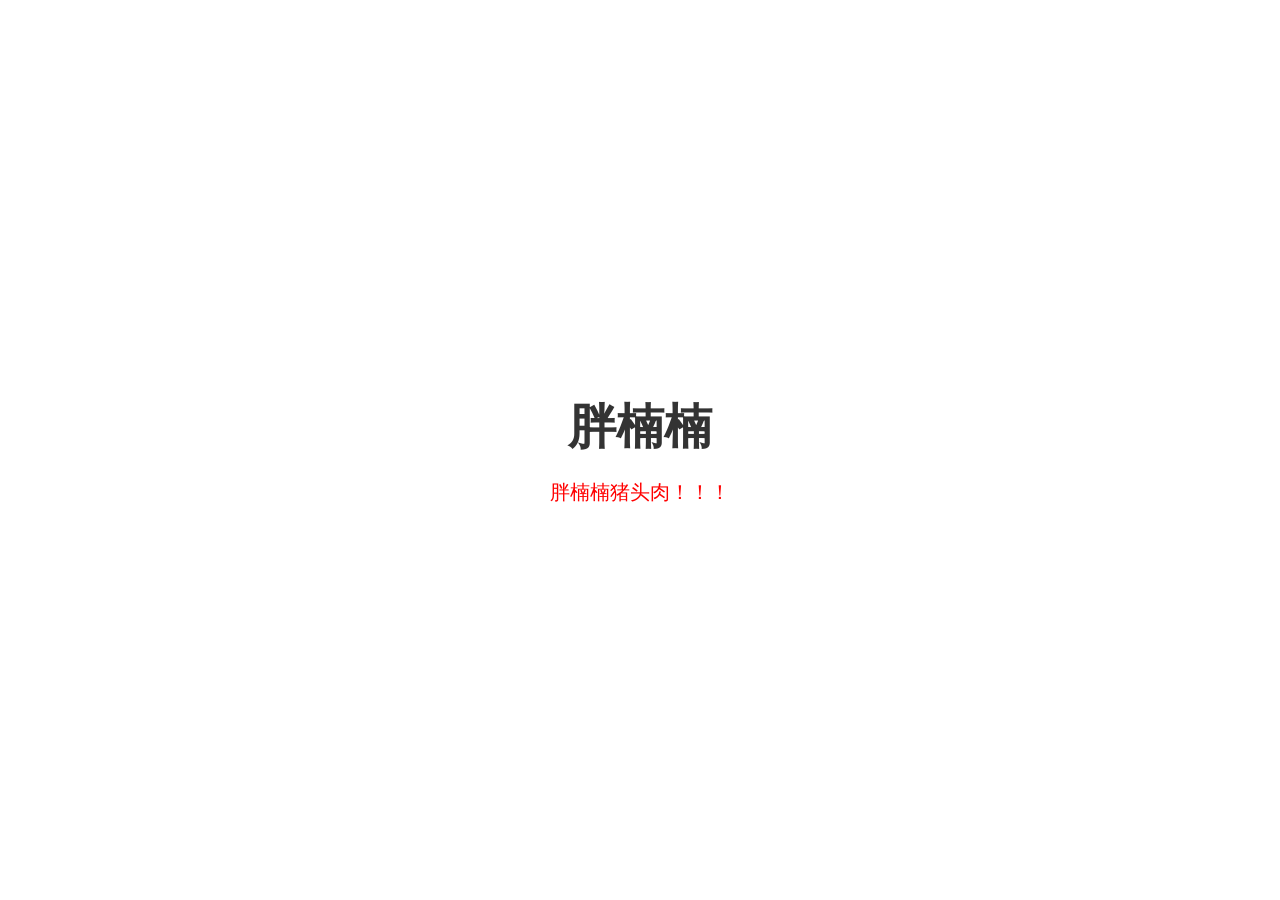
==== index.html @ 30e9590b "Update index.html" ====
<!DOCTYPE html>
<html lang="en">
<head>
    <meta charset="UTF-8">
    <meta name="viewport" content="width=device-width, initial-scale=1.0">
    <title>胖楠楠</title>
    <style>
        /* 页面样式 */
        body {
            font-family: Arial, sans-serif;
            margin: 0;
            padding: 0;
            background-color: #fff;
            color: #333;
            display: flex;
            justify-content: center;
            align-items: center;
            height: 100vh;
            flex-direction: column;
        }

        .container {
            text-align: center;
        }

        h1 {
            font-size: 48px;
            font-weight: bold;
            margin: 20px 0;
        }

        p {
            font-size: 20px;
            color: #FF0000; /* 红色字体 */
        }

        footer {
            margin-top: 50px;
            font-size: 14px;
            color: #999;
        }
    </style>
</head>
<body>

    <div class="container">
        <h1>胖楠楠</h1>
        <p>胖楠楠猪头肉！！！</p>
    </div>

</body>
</html>
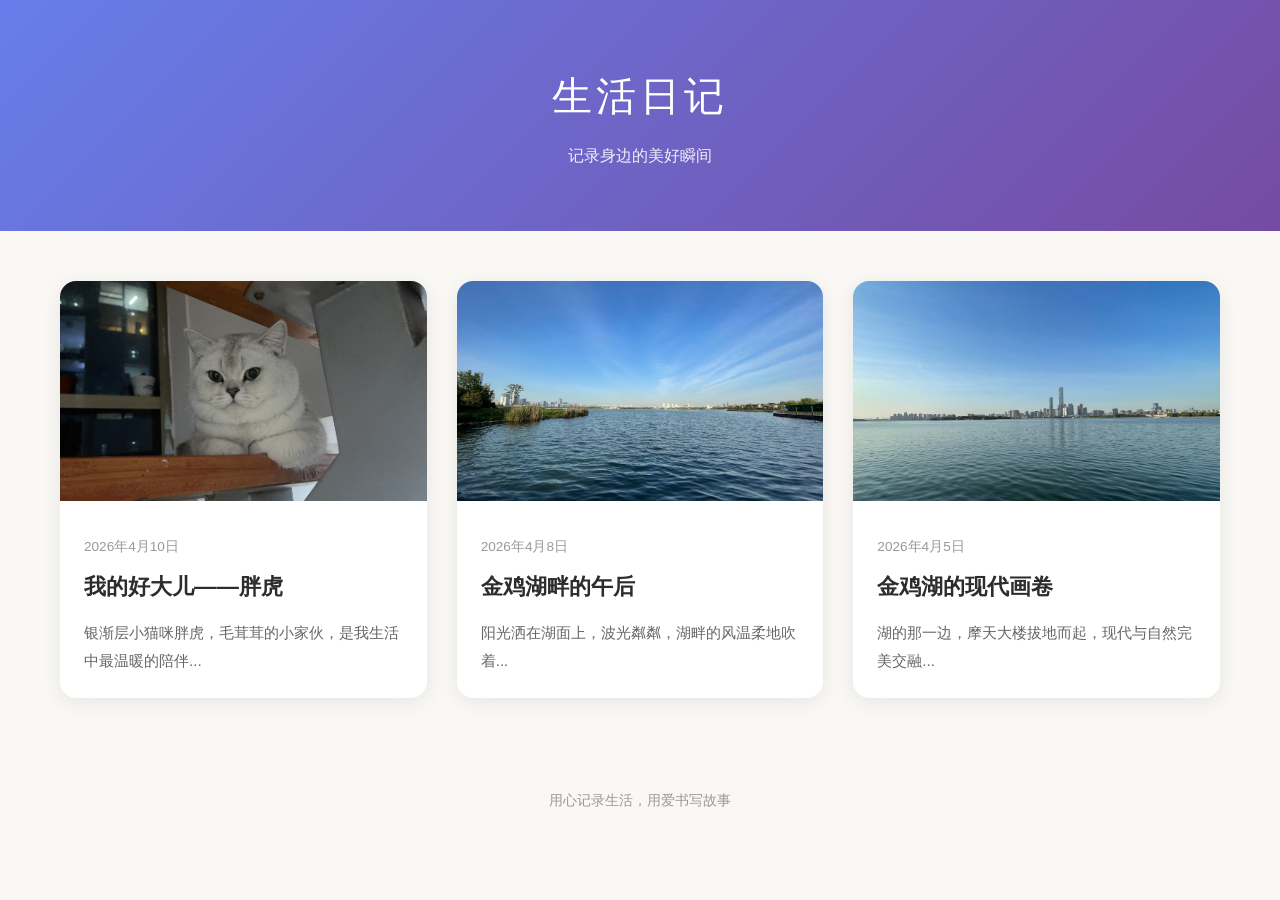
==== commit ea22619b: "update" ====
--- a/index.html
+++ b/index.html
@@ -1,53 +1,61 @@
 <!DOCTYPE html>
-<html lang="en">
+<html lang="zh-CN">
 <head>
     <meta charset="UTF-8">
     <meta name="viewport" content="width=device-width, initial-scale=1.0">
-    <title>胖楠楠</title>
-    <style>
-        /* 页面样式 */
-        body {
-            font-family: Arial, sans-serif;
-            margin: 0;
-            padding: 0;
-            background-color: #fff;
-            color: #333;
-            display: flex;
-            justify-content: center;
-            align-items: center;
-            height: 100vh;
-            flex-direction: column;
+    <title>生活日记</title>
+    <link rel="stylesheet" href="css/style.css">
+</head>
+<body>
+    <header>
+        <div class="container">
+            <h1>生活日记</h1>
+            <p>记录身边的美好瞬间</p>
+        </div>
+    </header>
+
+    <main class="container">
+        <div class="diary-grid" id="diaryGrid"></div>
+    </main>
+
+    <footer>
+        <div class="container">
+            <p>用心记录生活，用爱书写故事</p>
+        </div>
+    </footer>
+
+    <script src="js/main.js"></script>
+    <script>
+        function renderDiaryCard(diary) {
+            const card = document.createElement('div');
+            card.className = 'diary-card';
+            card.onclick = () => window.location.href = `diary.html?id=${diary.id}`;
+
+            const coverHtml = diary.cover 
+                ? `<img src="${diary.cover}" alt="${diary.title}" class="diary-card-cover" onerror="this.outerHTML='<div class=placeholder-cover>暂无封面图片</div>'">`
+                : `<div class="placeholder-cover">暂无封面图片</div>`;
+
+            card.innerHTML = `
+                ${coverHtml}
+                <div class="diary-card-content">
+                    <div class="diary-card-date">${formatDate(diary.date)}</div>
+                    <h2 class="diary-card-title">${diary.title}</h2>
+                    <p class="diary-card-summary">${diary.summary}</p>
+                </div>
+            `;
+            return card;
         }
 
-        .container {
-            text-align: center;
+        function loadDiaries() {
+            const grid = document.getElementById('diaryGrid');
+            const diaries = getAllDiaries();
+            
+            diaries.forEach(diary => {
+                grid.appendChild(renderDiaryCard(diary));
+            });
         }
 
-        h1 {
-            font-size: 48px;
-            font-weight: bold;
-            margin: 20px 0;
-        }
-
-        p {
-            font-size: 20px;
-            color: #FF0000; /* 红色字体 */
-        }
-
-        footer {
-            margin-top: 50px;
-            font-size: 14px;
-            color: #999;
-        }
-    </style>
-</head>
-<body>
-
-    <div class="container">
-        <h1>胖楠楠</h1>
-        <p>胖楠楠猪头肉！！！</p>
-    </div>
-
+        loadDiaries();
+    </script>
 </body>
 </html>
-
--- a/css/style.css
+++ b/css/style.css
@@ -0,0 +1,210 @@
+* {
+    margin: 0;
+    padding: 0;
+    box-sizing: border-box;
+}
+
+body {
+    font-family: 'Segoe UI', 'PingFang SC', 'Microsoft YaHei', sans-serif;
+    background-color: #faf8f5;
+    color: #333;
+    line-height: 1.8;
+}
+
+.container {
+    max-width: 1200px;
+    margin: 0 auto;
+    padding: 0 20px;
+}
+
+header {
+    background: linear-gradient(135deg, #667eea 0%, #764ba2 100%);
+    color: white;
+    padding: 60px 0;
+    text-align: center;
+}
+
+header h1 {
+    font-size: 2.5rem;
+    font-weight: 300;
+    letter-spacing: 4px;
+    margin-bottom: 10px;
+}
+
+header p {
+    font-size: 1rem;
+    opacity: 0.9;
+}
+
+.diary-grid {
+    display: grid;
+    grid-template-columns: repeat(auto-fill, minmax(320px, 1fr));
+    gap: 30px;
+    padding: 50px 0;
+}
+
+.diary-card {
+    background: white;
+    border-radius: 16px;
+    overflow: hidden;
+    box-shadow: 0 4px 20px rgba(0,0,0,0.08);
+    transition: transform 0.3s, box-shadow 0.3s;
+    cursor: pointer;
+}
+
+.diary-card:hover {
+    transform: translateY(-8px);
+    box-shadow: 0 12px 40px rgba(0,0,0,0.15);
+}
+
+.diary-card-cover {
+    width: 100%;
+    height: 220px;
+    object-fit: cover;
+    background: linear-gradient(135deg, #e8e8e8 0%, #f5f5f5 100%);
+}
+
+.diary-card-content {
+    padding: 24px;
+}
+
+.diary-card-date {
+    font-size: 0.85rem;
+    color: #999;
+    margin-bottom: 8px;
+}
+
+.diary-card-title {
+    font-size: 1.4rem;
+    margin-bottom: 12px;
+    color: #2c2c2c;
+}
+
+.diary-card-summary {
+    font-size: 0.95rem;
+    color: #666;
+    display: -webkit-box;
+    -webkit-line-clamp: 2;
+    -webkit-box-orient: vertical;
+    overflow: hidden;
+}
+
+.diary-detail {
+    max-width: 800px;
+    margin: 0 auto;
+    padding: 40px 20px;
+}
+
+.diary-detail-header {
+    text-align: center;
+    margin-bottom: 40px;
+}
+
+.diary-detail-date {
+    font-size: 0.9rem;
+    color: #999;
+    margin-bottom: 10px;
+}
+
+.diary-detail-title {
+    font-size: 2.2rem;
+    margin-bottom: 20px;
+    color: #2c2c2c;
+}
+
+.back-btn {
+    display: inline-block;
+    padding: 10px 24px;
+    background: #667eea;
+    color: white;
+    text-decoration: none;
+    border-radius: 25px;
+    font-size: 0.9rem;
+    transition: background 0.3s;
+}
+
+.back-btn:hover {
+    background: #5a6fd6;
+}
+
+.diary-content {
+    background: white;
+    border-radius: 16px;
+    padding: 40px;
+    box-shadow: 0 4px 20px rgba(0,0,0,0.08);
+}
+
+.diary-content p {
+    margin-bottom: 20px;
+    font-size: 1.1rem;
+    color: #444;
+}
+
+.diary-content img {
+    width: 100%;
+    border-radius: 12px;
+    margin: 20px 0;
+    box-shadow: 0 2px 12px rgba(0,0,0,0.1);
+}
+
+.diary-content p + img {
+    margin-top: 25px;
+}
+
+footer {
+    text-align: center;
+    padding: 40px 0;
+    color: #999;
+    font-size: 0.9rem;
+}
+
+.placeholder-cover {
+    width: 100%;
+    height: 220px;
+    background: linear-gradient(135deg, #e8e8e8 0%, #f5f5f5 100%);
+    display: flex;
+    align-items: center;
+    justify-content: center;
+    color: #ccc;
+    font-size: 0.9rem;
+}
+
+.placeholder-img {
+    width: 100%;
+    height: 400px;
+    background: linear-gradient(135deg, #e8e8e8 0%, #f5f5f5 100%);
+    border-radius: 12px;
+    margin: 20px 0;
+    display: flex;
+    align-items: center;
+    justify-content: center;
+    color: #ccc;
+    font-size: 0.9rem;
+}
+
+@media (max-width: 768px) {
+    header {
+        padding: 40px 0;
+    }
+    
+    header h1 {
+        font-size: 1.8rem;
+    }
+    
+    .diary-grid {
+        padding: 30px 0;
+        gap: 20px;
+    }
+    
+    .diary-detail-title {
+        font-size: 1.6rem;
+    }
+    
+    .diary-content {
+        padding: 25px;
+    }
+    
+    .diary-content p {
+        font-size: 1rem;
+    }
+}
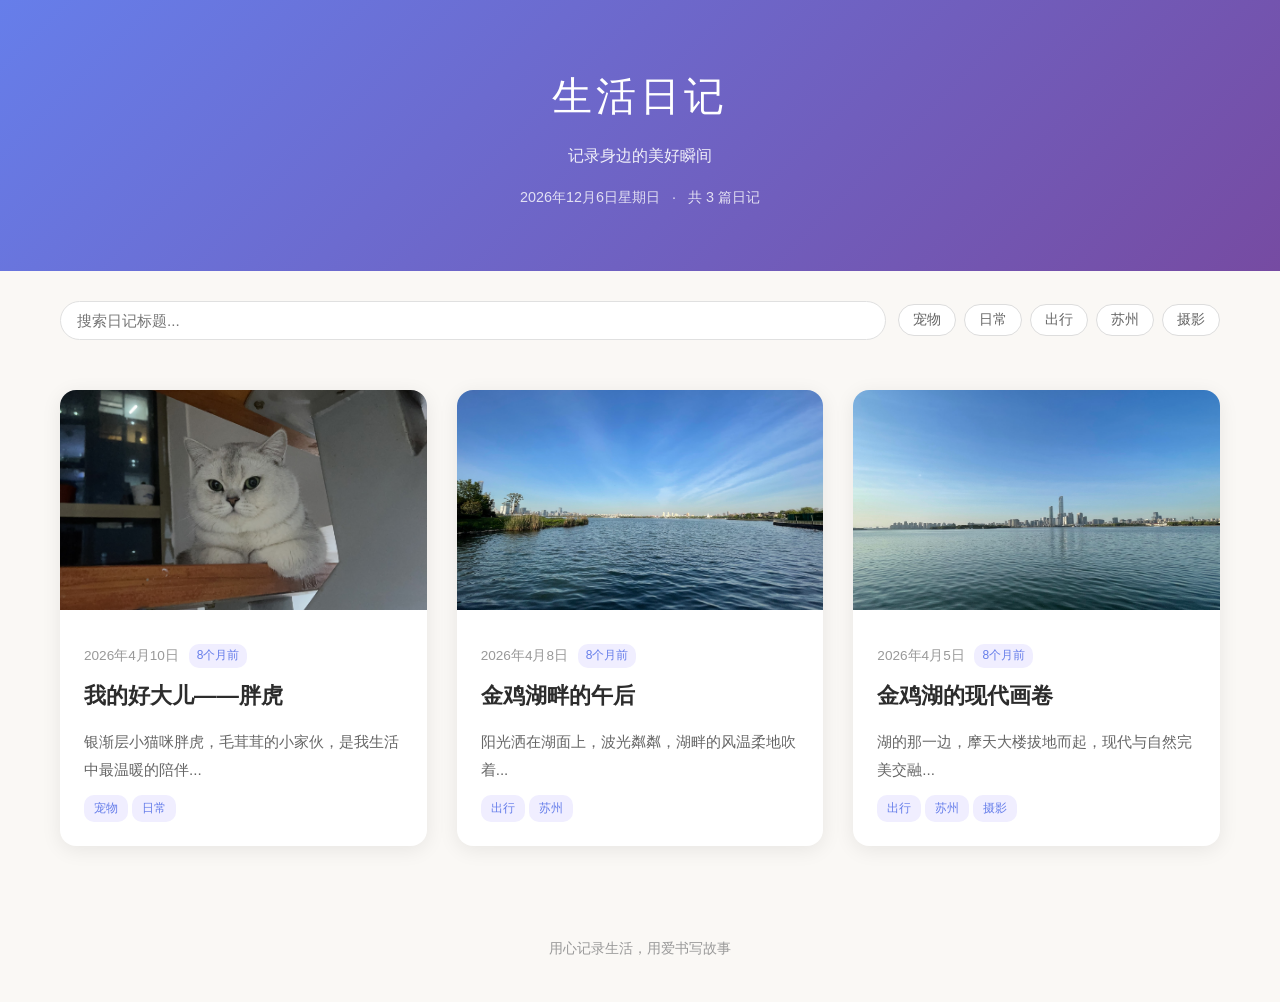
==== commit a25f198b: "优化日记网站：数据JSON化、Markdown支持、搜索和标签过滤、日期显示 Co-Authored-By: Claude Sonnet 4.6 <noreply@anthropic.com>" ====
--- a/index.html
+++ b/index.html
@@ -1,61 +1,119 @@
-<!DOCTYPE html>
-<html lang="zh-CN">
-<head>
-    <meta charset="UTF-8">
-    <meta name="viewport" content="width=device-width, initial-scale=1.0">
-    <title>生活日记</title>
-    <link rel="stylesheet" href="css/style.css">
-</head>
-<body>
-    <header>
-        <div class="container">
-            <h1>生活日记</h1>
-            <p>记录身边的美好瞬间</p>
-        </div>
-    </header>
-
-    <main class="container">
-        <div class="diary-grid" id="diaryGrid"></div>
-    </main>
-
-    <footer>
-        <div class="container">
-            <p>用心记录生活，用爱书写故事</p>
-        </div>
-    </footer>
-
-    <script src="js/main.js"></script>
-    <script>
-        function renderDiaryCard(diary) {
-            const card = document.createElement('div');
-            card.className = 'diary-card';
-            card.onclick = () => window.location.href = `diary.html?id=${diary.id}`;
-
-            const coverHtml = diary.cover 
-                ? `<img src="${diary.cover}" alt="${diary.title}" class="diary-card-cover" onerror="this.outerHTML='<div class=placeholder-cover>暂无封面图片</div>'">`
-                : `<div class="placeholder-cover">暂无封面图片</div>`;
-
-            card.innerHTML = `
-                ${coverHtml}
-                <div class="diary-card-content">
-                    <div class="diary-card-date">${formatDate(diary.date)}</div>
-                    <h2 class="diary-card-title">${diary.title}</h2>
-                    <p class="diary-card-summary">${diary.summary}</p>
-                </div>
-            `;
-            return card;
-        }
-
-        function loadDiaries() {
-            const grid = document.getElementById('diaryGrid');
-            const diaries = getAllDiaries();
-            
-            diaries.forEach(diary => {
-                grid.appendChild(renderDiaryCard(diary));
-            });
-        }
-
-        loadDiaries();
-    </script>
-</body>
-</html>
+<!DOCTYPE html>
+<html lang="zh-CN">
+<head>
+    <meta charset="UTF-8">
+    <meta name="viewport" content="width=device-width, initial-scale=1.0">
+    <title>生活日记</title>
+    <link rel="stylesheet" href="css/style.css">
+</head>
+<body>
+    <header>
+        <div class="container">
+            <h1>生活日记</h1>
+            <p>记录身边的美好瞬间</p>
+            <div class="header-meta">
+                <span id="todayDisplay"></span>
+                <span class="meta-sep">·</span>
+                <span id="diaryCount"></span>
+            </div>
+        </div>
+    </header>
+
+    <main class="container">
+        <div class="filter-bar">
+            <input type="text" id="searchInput" placeholder="搜索日记标题..." />
+            <div class="tag-list" id="tagList"></div>
+        </div>
+        <div class="diary-grid" id="diaryGrid"></div>
+    </main>
+
+    <footer>
+        <div class="container">
+            <p>用心记录生活，用爱书写故事</p>
+        </div>
+    </footer>
+
+    <script src="js/main.js"></script>
+    <script>
+        let allDiaries = [];
+        let activeTag = null;
+
+        function renderDiaryCard(diary) {
+            const card = document.createElement('div');
+            card.className = 'diary-card';
+            card.onclick = () => window.location.href = `diary.html?id=${diary.id}`;
+
+            const coverHtml = diary.cover
+                ? `<img src="${diary.cover}" alt="${diary.title}" class="diary-card-cover" onerror="this.outerHTML='<div class=placeholder-cover>暂无封面图片</div>'">`
+                : `<div class="placeholder-cover">暂无封面图片</div>`;
+
+            const tagsHtml = (diary.tags || []).map(t =>
+                `<span class="tag">${t}</span>`
+            ).join('');
+
+            card.innerHTML = `
+                ${coverHtml}
+                <div class="diary-card-content">
+                    <div class="diary-card-date">
+                        ${formatDate(diary.date)}
+                        <span class="relative-time">${getRelativeTime(diary.date)}</span>
+                    </div>
+                    <h2 class="diary-card-title">${diary.title}</h2>
+                    <p class="diary-card-summary">${diary.summary}</p>
+                    <div class="card-tags">${tagsHtml}</div>
+                </div>
+            `;
+            return card;
+        }
+
+        function renderGrid(diaries) {
+            const grid = document.getElementById('diaryGrid');
+            grid.innerHTML = '';
+            if (diaries.length === 0) {
+                grid.innerHTML = '<p class="no-result">没有找到相关日记</p>';
+                return;
+            }
+            diaries.forEach(d => grid.appendChild(renderDiaryCard(d)));
+        }
+
+        function applyFilter() {
+            const keyword = document.getElementById('searchInput').value.trim().toLowerCase();
+            const result = allDiaries.filter(d => {
+                const matchTag = !activeTag || (d.tags || []).includes(activeTag);
+                const matchSearch = !keyword || d.title.toLowerCase().includes(keyword);
+                return matchTag && matchSearch;
+            });
+            renderGrid(result);
+        }
+
+        function renderTagList(diaries) {
+            const tags = [...new Set(diaries.flatMap(d => d.tags || []))];
+            const container = document.getElementById('tagList');
+            tags.forEach(tag => {
+                const btn = document.createElement('button');
+                btn.className = 'tag-btn';
+                btn.textContent = tag;
+                btn.onclick = () => {
+                    activeTag = activeTag === tag ? null : tag;
+                    document.querySelectorAll('.tag-btn').forEach(b => b.classList.remove('active'));
+                    if (activeTag) btn.classList.add('active');
+                    applyFilter();
+                };
+                container.appendChild(btn);
+            });
+        }
+
+        async function init() {
+            await loadDiariesData();
+            allDiaries = getAllDiaries();
+            document.getElementById('todayDisplay').textContent = getTodayStr();
+            document.getElementById('diaryCount').textContent = `共 ${allDiaries.length} 篇日记`;
+            renderTagList(allDiaries);
+            renderGrid(allDiaries);
+            document.getElementById('searchInput').addEventListener('input', applyFilter);
+        }
+
+        init();
+    </script>
+</body>
+</html>
--- a/css/style.css
+++ b/css/style.css
@@ -34,6 +34,16 @@
 header p {
     font-size: 1rem;
     opacity: 0.9;
+}
+
+.header-meta {
+    margin-top: 14px;
+    font-size: 0.9rem;
+    opacity: 0.8;
+}
+
+.meta-sep {
+    margin: 0 8px;
 }
 
 .diary-grid {
@@ -72,6 +82,23 @@
     font-size: 0.85rem;
     color: #999;
     margin-bottom: 8px;
+}
+
+.relative-time {
+    display: inline-block;
+    background: #f0eeff;
+    color: #667eea;
+    font-size: 0.75rem;
+    padding: 1px 8px;
+    border-radius: 10px;
+    margin-left: 6px;
+    vertical-align: middle;
+}
+
+.diary-detail-meta {
+    font-size: 0.88rem;
+    color: #aaa;
+    margin-bottom: 12px;
 }
 
 .diary-card-title {
@@ -182,6 +209,73 @@
     font-size: 0.9rem;
 }
 
+.filter-bar {
+    padding: 30px 0 0;
+    display: flex;
+    flex-wrap: wrap;
+    gap: 12px;
+    align-items: center;
+}
+
+.filter-bar input {
+    flex: 1;
+    min-width: 200px;
+    padding: 10px 16px;
+    border: 1px solid #e0e0e0;
+    border-radius: 25px;
+    font-size: 0.95rem;
+    outline: none;
+    background: white;
+}
+
+.filter-bar input:focus {
+    border-color: #667eea;
+}
+
+.tag-list {
+    display: flex;
+    flex-wrap: wrap;
+    gap: 8px;
+}
+
+.tag-btn {
+    padding: 6px 14px;
+    border: 1px solid #ddd;
+    border-radius: 20px;
+    background: white;
+    font-size: 0.85rem;
+    cursor: pointer;
+    transition: all 0.2s;
+    color: #666;
+}
+
+.tag-btn:hover, .tag-btn.active {
+    background: #667eea;
+    border-color: #667eea;
+    color: white;
+}
+
+.tag {
+    display: inline-block;
+    background: #f0eeff;
+    color: #667eea;
+    font-size: 0.78rem;
+    padding: 2px 10px;
+    border-radius: 10px;
+    margin-right: 4px;
+}
+
+.card-tags {
+    margin-top: 10px;
+}
+
+.no-result {
+    text-align: center;
+    color: #aaa;
+    padding: 60px 0;
+    grid-column: 1 / -1;
+}
+
 @media (max-width: 768px) {
     header {
         padding: 40px 0;
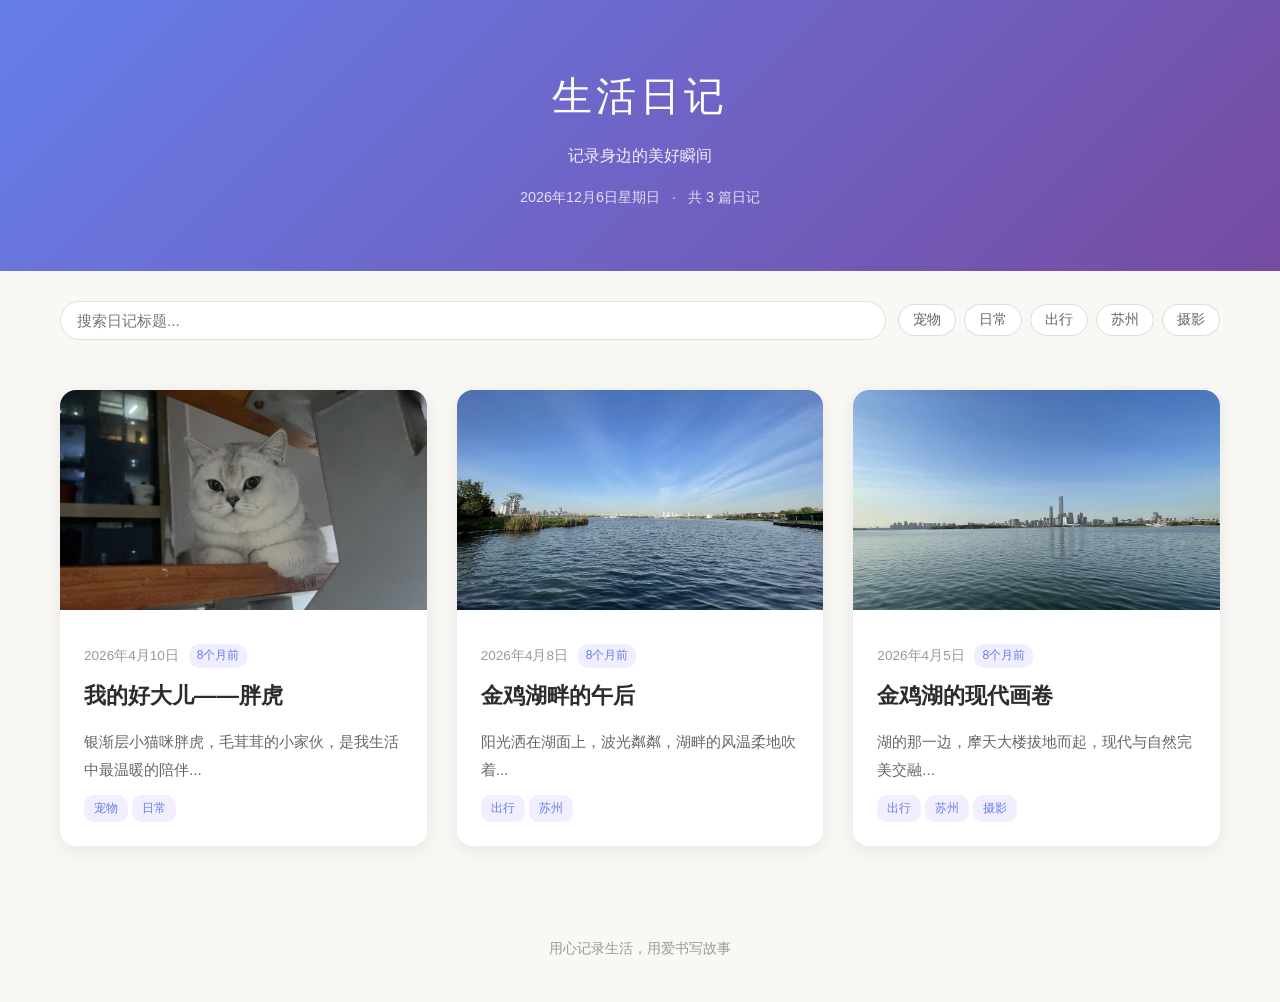
==== commit 0dc27b09: "优化图片体积并添加懒加载，提升手机加载速度 Co-Authored-By: Claude Sonnet 4.6 <noreply@anthropic.com>" ====
--- a/index.html
+++ b/index.html
@@ -44,7 +44,7 @@
             card.onclick = () => window.location.href = `diary.html?id=${diary.id}`;
 
             const coverHtml = diary.cover
-                ? `<img src="${diary.cover}" alt="${diary.title}" class="diary-card-cover" onerror="this.outerHTML='<div class=placeholder-cover>暂无封面图片</div>'">`
+                ? `<img src="${diary.cover}" alt="${diary.title}" class="diary-card-cover" loading="lazy" onerror="this.outerHTML='<div class=placeholder-cover>暂无封面图片</div>'">`
                 : `<div class="placeholder-cover">暂无封面图片</div>`;
 
             const tagsHtml = (diary.tags || []).map(t =>
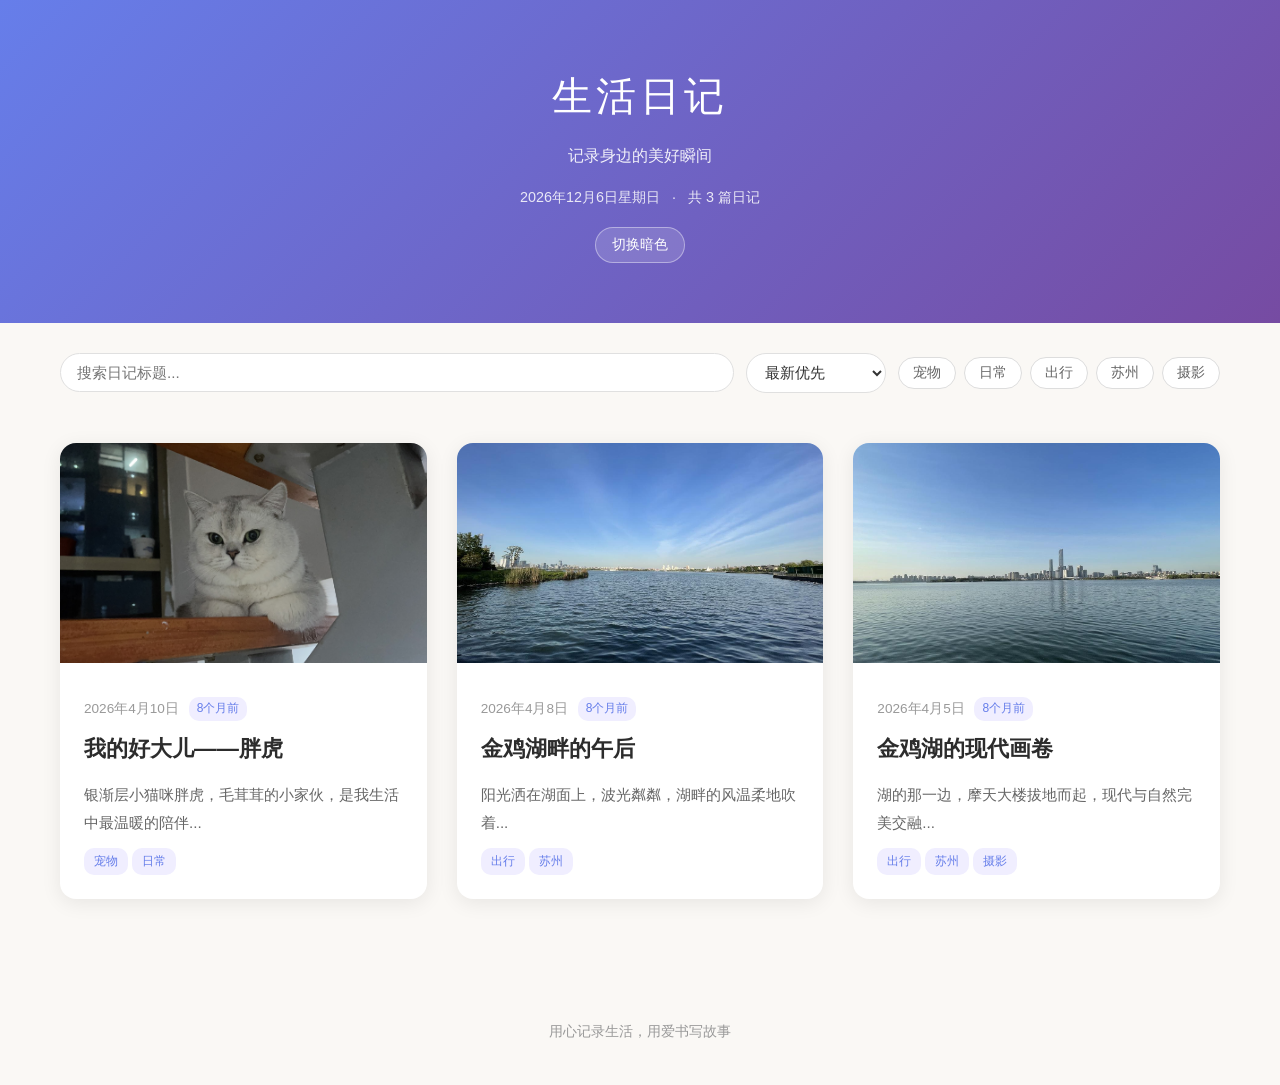
==== commit 49c6e251: "feat: 新增暗色模式、日期排序、加载更多、目录锚点与前后篇导航" ====
--- a/index.html
+++ b/index.html
@@ -16,15 +16,23 @@
                 <span class="meta-sep">·</span>
                 <span id="diaryCount"></span>
             </div>
+            <button id="themeToggle" class="theme-toggle" type="button" aria-label="切换主题"></button>
         </div>
     </header>
 
     <main class="container">
         <div class="filter-bar">
             <input type="text" id="searchInput" placeholder="搜索日记标题..." />
+            <select id="sortSelect" class="filter-select" aria-label="按日期排序">
+                <option value="desc">最新优先</option>
+                <option value="asc">最早优先</option>
+            </select>
             <div class="tag-list" id="tagList"></div>
         </div>
         <div class="diary-grid" id="diaryGrid"></div>
+        <div class="load-more-wrap">
+            <button id="loadMoreBtn" class="load-more-btn" type="button">加载更多</button>
+        </div>
     </main>
 
     <footer>
@@ -32,11 +40,16 @@
             <p>用心记录生活，用爱书写故事</p>
         </div>
     </footer>
+    <button id="backToTopBtn" class="back-to-top" type="button" aria-label="回到顶部">↑</button>
 
     <script src="js/main.js"></script>
     <script>
         let allDiaries = [];
+        let filteredDiaries = [];
         let activeTag = null;
+        let sortOrder = 'desc';
+        let visibleCount = 0;
+        const PAGE_SIZE = 6;
 
         function renderDiaryCard(diary) {
             const card = document.createElement('div');
@@ -66,29 +79,49 @@
             return card;
         }
 
+        function updateLoadMore(total) {
+            const loadMoreBtn = document.getElementById('loadMoreBtn');
+            if (total <= visibleCount) {
+                loadMoreBtn.style.display = 'none';
+                return;
+            }
+            loadMoreBtn.style.display = 'inline-flex';
+            loadMoreBtn.textContent = `加载更多 (${Math.min(visibleCount, total)}/${total})`;
+        }
+
         function renderGrid(diaries) {
             const grid = document.getElementById('diaryGrid');
             grid.innerHTML = '';
             if (diaries.length === 0) {
                 grid.innerHTML = '<p class="no-result">没有找到相关日记</p>';
+                document.getElementById('loadMoreBtn').style.display = 'none';
                 return;
             }
-            diaries.forEach(d => grid.appendChild(renderDiaryCard(d)));
+            const visibleDiaries = diaries.slice(0, visibleCount);
+            visibleDiaries.forEach(d => grid.appendChild(renderDiaryCard(d)));
+            updateLoadMore(diaries.length);
         }
 
-        function applyFilter() {
+        function sortDiariesByDate(diaries) {
+            return getSortedDiaries(diaries, sortOrder);
+        }
+
+        function applyFilter(resetVisibleCount = false) {
             const keyword = document.getElementById('searchInput').value.trim().toLowerCase();
             const result = allDiaries.filter(d => {
                 const matchTag = !activeTag || (d.tags || []).includes(activeTag);
                 const matchSearch = !keyword || d.title.toLowerCase().includes(keyword);
                 return matchTag && matchSearch;
             });
-            renderGrid(result);
+            filteredDiaries = sortDiariesByDate(result);
+            if (resetVisibleCount) visibleCount = PAGE_SIZE;
+            renderGrid(filteredDiaries);
         }
 
         function renderTagList(diaries) {
             const tags = [...new Set(diaries.flatMap(d => d.tags || []))];
             const container = document.getElementById('tagList');
+            container.innerHTML = '';
             tags.forEach(tag => {
                 const btn = document.createElement('button');
                 btn.className = 'tag-btn';
@@ -97,20 +130,33 @@
                     activeTag = activeTag === tag ? null : tag;
                     document.querySelectorAll('.tag-btn').forEach(b => b.classList.remove('active'));
                     if (activeTag) btn.classList.add('active');
-                    applyFilter();
+                    applyFilter(true);
                 };
                 container.appendChild(btn);
             });
         }
 
         async function init() {
+            initTheme();
+            bindThemeToggle();
+            initBackToTop();
             await loadDiariesData();
             allDiaries = getAllDiaries();
             document.getElementById('todayDisplay').textContent = getTodayStr();
             document.getElementById('diaryCount').textContent = `共 ${allDiaries.length} 篇日记`;
             renderTagList(allDiaries);
-            renderGrid(allDiaries);
-            document.getElementById('searchInput').addEventListener('input', applyFilter);
+            visibleCount = PAGE_SIZE;
+            filteredDiaries = sortDiariesByDate(allDiaries);
+            renderGrid(filteredDiaries);
+            document.getElementById('searchInput').addEventListener('input', () => applyFilter(true));
+            document.getElementById('sortSelect').addEventListener('change', (event) => {
+                sortOrder = event.target.value;
+                applyFilter(true);
+            });
+            document.getElementById('loadMoreBtn').addEventListener('click', () => {
+                visibleCount += PAGE_SIZE;
+                renderGrid(filteredDiaries);
+            });
         }
 
         init();
--- a/css/style.css
+++ b/css/style.css
@@ -1,14 +1,63 @@
+:root {
+    --bg-color: #faf8f5;
+    --surface-color: #ffffff;
+    --surface-muted: #f8f8f8;
+    --text-color: #333333;
+    --heading-color: #2c2c2c;
+    --text-muted: #666666;
+    --subtle-text: #999999;
+    --footer-color: #999999;
+    --primary: #667eea;
+    --primary-strong: #5a6fd6;
+    --primary-gradient: linear-gradient(135deg, #667eea 0%, #764ba2 100%);
+    --tag-bg: #f0eeff;
+    --tag-text: #667eea;
+    --input-border: #e0e0e0;
+    --tag-btn-border: #dddddd;
+    --shadow-card: 0 4px 20px rgba(0, 0, 0, 0.08);
+    --shadow-card-hover: 0 12px 40px rgba(0, 0, 0, 0.15);
+    --shadow-image: 0 2px 12px rgba(0, 0, 0, 0.1);
+    --toc-bg: #f7f6fd;
+}
+
+body.dark-mode {
+    --bg-color: #171a22;
+    --surface-color: #222734;
+    --surface-muted: #2a3040;
+    --text-color: #e8ebf3;
+    --heading-color: #f4f6fd;
+    --text-muted: #c6cedf;
+    --subtle-text: #a8b2c7;
+    --footer-color: #8f9ab3;
+    --primary: #8fa3ff;
+    --primary-strong: #788ef0;
+    --primary-gradient: linear-gradient(135deg, #3f4f8d 0%, #554172 100%);
+    --tag-bg: #2e3450;
+    --tag-text: #b9c7ff;
+    --input-border: #4b5570;
+    --tag-btn-border: #4b5570;
+    --shadow-card: 0 8px 24px rgba(0, 0, 0, 0.4);
+    --shadow-card-hover: 0 16px 40px rgba(0, 0, 0, 0.45);
+    --shadow-image: 0 4px 16px rgba(0, 0, 0, 0.35);
+    --toc-bg: #262d3d;
+}
+
 * {
     margin: 0;
     padding: 0;
     box-sizing: border-box;
 }
 
+html {
+    scroll-behavior: smooth;
+}
+
 body {
     font-family: 'Segoe UI', 'PingFang SC', 'Microsoft YaHei', sans-serif;
-    background-color: #faf8f5;
-    color: #333;
+    background-color: var(--bg-color);
+    color: var(--text-color);
     line-height: 1.8;
+    transition: background-color 0.25s ease, color 0.25s ease;
 }
 
 .container {
@@ -18,7 +67,7 @@
 }
 
 header {
-    background: linear-gradient(135deg, #667eea 0%, #764ba2 100%);
+    background: var(--primary-gradient);
     color: white;
     padding: 60px 0;
     text-align: center;
@@ -39,32 +88,113 @@
 .header-meta {
     margin-top: 14px;
     font-size: 0.9rem;
-    opacity: 0.8;
+    opacity: 0.85;
 }
 
 .meta-sep {
     margin: 0 8px;
+}
+
+.theme-toggle {
+    margin-top: 16px;
+    border: 1px solid rgba(255, 255, 255, 0.4);
+    border-radius: 999px;
+    background: rgba(255, 255, 255, 0.14);
+    color: white;
+    font-size: 0.85rem;
+    padding: 8px 16px;
+    cursor: pointer;
+    transition: background 0.2s ease, border-color 0.2s ease;
+}
+
+.theme-toggle:hover {
+    background: rgba(255, 255, 255, 0.24);
+    border-color: rgba(255, 255, 255, 0.55);
+}
+
+.filter-bar {
+    padding: 30px 0 0;
+    display: flex;
+    flex-wrap: wrap;
+    gap: 12px;
+    align-items: center;
+}
+
+.filter-bar input {
+    flex: 1;
+    min-width: 200px;
+    padding: 10px 16px;
+    border: 1px solid var(--input-border);
+    border-radius: 25px;
+    font-size: 0.95rem;
+    outline: none;
+    background: var(--surface-color);
+    color: var(--text-color);
+}
+
+.filter-bar input:focus {
+    border-color: var(--primary);
+}
+
+.filter-select {
+    min-width: 140px;
+    padding: 10px 14px;
+    border: 1px solid var(--input-border);
+    border-radius: 25px;
+    font-size: 0.92rem;
+    outline: none;
+    background: var(--surface-color);
+    color: var(--text-color);
+    cursor: pointer;
+}
+
+.filter-select:focus {
+    border-color: var(--primary);
+}
+
+.tag-list {
+    display: flex;
+    flex-wrap: wrap;
+    gap: 8px;
+}
+
+.tag-btn {
+    padding: 6px 14px;
+    border: 1px solid var(--tag-btn-border);
+    border-radius: 20px;
+    background: var(--surface-color);
+    font-size: 0.85rem;
+    cursor: pointer;
+    transition: all 0.2s;
+    color: var(--text-muted);
+}
+
+.tag-btn:hover,
+.tag-btn.active {
+    background: var(--primary);
+    border-color: var(--primary);
+    color: white;
 }
 
 .diary-grid {
     display: grid;
     grid-template-columns: repeat(auto-fill, minmax(320px, 1fr));
     gap: 30px;
-    padding: 50px 0;
+    padding: 50px 0 30px;
 }
 
 .diary-card {
-    background: white;
+    background: var(--surface-color);
     border-radius: 16px;
     overflow: hidden;
-    box-shadow: 0 4px 20px rgba(0,0,0,0.08);
+    box-shadow: var(--shadow-card);
     transition: transform 0.3s, box-shadow 0.3s;
     cursor: pointer;
 }
 
 .diary-card:hover {
     transform: translateY(-8px);
-    box-shadow: 0 12px 40px rgba(0,0,0,0.15);
+    box-shadow: var(--shadow-card-hover);
 }
 
 .diary-card-cover {
@@ -80,14 +210,14 @@
 
 .diary-card-date {
     font-size: 0.85rem;
-    color: #999;
+    color: var(--subtle-text);
     margin-bottom: 8px;
 }
 
 .relative-time {
     display: inline-block;
-    background: #f0eeff;
-    color: #667eea;
+    background: var(--tag-bg);
+    color: var(--tag-text);
     font-size: 0.75rem;
     padding: 1px 8px;
     border-radius: 10px;
@@ -95,27 +225,61 @@
     vertical-align: middle;
 }
 
-.diary-detail-meta {
-    font-size: 0.88rem;
-    color: #aaa;
-    margin-bottom: 12px;
-}
-
 .diary-card-title {
     font-size: 1.4rem;
     margin-bottom: 12px;
-    color: #2c2c2c;
+    color: var(--heading-color);
 }
 
 .diary-card-summary {
     font-size: 0.95rem;
-    color: #666;
+    color: var(--text-muted);
     display: -webkit-box;
     -webkit-line-clamp: 2;
     -webkit-box-orient: vertical;
     overflow: hidden;
 }
 
+.tag {
+    display: inline-block;
+    background: var(--tag-bg);
+    color: var(--tag-text);
+    font-size: 0.78rem;
+    padding: 2px 10px;
+    border-radius: 10px;
+    margin-right: 4px;
+}
+
+.card-tags {
+    margin-top: 10px;
+}
+
+.load-more-wrap {
+    padding-bottom: 50px;
+    text-align: center;
+}
+
+.load-more-btn {
+    border: 0;
+    border-radius: 999px;
+    background: var(--primary);
+    color: white;
+    min-width: 150px;
+    padding: 10px 20px;
+    font-size: 0.9rem;
+    cursor: pointer;
+    transition: background 0.2s ease, transform 0.2s ease;
+}
+
+.load-more-btn:hover {
+    background: var(--primary-strong);
+    transform: translateY(-1px);
+}
+
+.load-more-btn:active {
+    transform: translateY(0);
+}
+
 .diary-detail {
     max-width: 800px;
     margin: 0 auto;
@@ -124,25 +288,31 @@
 
 .diary-detail-header {
     text-align: center;
-    margin-bottom: 40px;
+    margin-bottom: 30px;
 }
 
 .diary-detail-date {
     font-size: 0.9rem;
-    color: #999;
+    color: var(--subtle-text);
     margin-bottom: 10px;
+}
+
+.diary-detail-meta {
+    font-size: 0.88rem;
+    color: var(--subtle-text);
+    margin-bottom: 12px;
 }
 
 .diary-detail-title {
     font-size: 2.2rem;
     margin-bottom: 20px;
-    color: #2c2c2c;
+    color: var(--heading-color);
 }
 
 .back-btn {
     display: inline-block;
     padding: 10px 24px;
-    background: #667eea;
+    background: var(--primary);
     color: white;
     text-decoration: none;
     border-radius: 25px;
@@ -151,37 +321,143 @@
 }
 
 .back-btn:hover {
-    background: #5a6fd6;
+    background: var(--primary-strong);
+}
+
+.diary-toc {
+    background: var(--toc-bg);
+    border-radius: 14px;
+    padding: 18px 18px 10px;
+    margin-bottom: 20px;
+}
+
+.diary-toc-title {
+    font-size: 1rem;
+    color: var(--heading-color);
+    margin-bottom: 10px;
+}
+
+.toc-link {
+    display: block;
+    color: var(--primary);
+    text-decoration: none;
+    margin: 7px 0;
+    font-size: 0.95rem;
+}
+
+.toc-link:hover {
+    text-decoration: underline;
 }
 
 .diary-content {
-    background: white;
+    background: var(--surface-color);
     border-radius: 16px;
     padding: 40px;
-    box-shadow: 0 4px 20px rgba(0,0,0,0.08);
+    box-shadow: var(--shadow-card);
 }
 
 .diary-content p {
     margin-bottom: 20px;
     font-size: 1.1rem;
-    color: #444;
+    color: var(--text-color);
+}
+
+.diary-content h2,
+.diary-content h3,
+.diary-text-block h2,
+.diary-text-block h3 {
+    color: var(--heading-color);
+    line-height: 1.5;
+}
+
+.diary-content h2,
+.diary-text-block h2 {
+    font-size: 1.3rem;
+    margin: 26px 0 10px;
+}
+
+.diary-content h3,
+.diary-text-block h3 {
+    font-size: 1.1rem;
+    margin: 20px 0 8px;
 }
 
 .diary-content img {
     width: 100%;
     border-radius: 12px;
     margin: 20px 0;
-    box-shadow: 0 2px 12px rgba(0,0,0,0.1);
+    box-shadow: var(--shadow-image);
 }
 
 .diary-content p + img {
     margin-top: 25px;
+}
+
+.detail-nav {
+    margin-top: 20px;
+    display: grid;
+    grid-template-columns: 1fr 1fr;
+    gap: 12px;
+}
+
+.sibling-link {
+    display: block;
+    background: var(--surface-color);
+    border: 1px solid var(--input-border);
+    border-radius: 12px;
+    padding: 10px 14px;
+    text-decoration: none;
+    color: var(--text-color);
+    font-size: 0.9rem;
+    line-height: 1.6;
+}
+
+.sibling-link:hover {
+    border-color: var(--primary);
+}
+
+.sibling-link.next {
+    text-align: right;
+}
+
+.sibling-link.disabled {
+    color: var(--subtle-text);
+    border-style: dashed;
+}
+
+.back-to-top {
+    position: fixed;
+    right: 22px;
+    bottom: 24px;
+    width: 44px;
+    height: 44px;
+    border: 0;
+    border-radius: 50%;
+    background: var(--primary);
+    color: #ffffff;
+    font-size: 1.1rem;
+    cursor: pointer;
+    box-shadow: var(--shadow-card);
+    opacity: 0;
+    pointer-events: none;
+    transform: translateY(10px);
+    transition: opacity 0.2s ease, transform 0.2s ease, background 0.2s ease;
+}
+
+.back-to-top:hover {
+    background: var(--primary-strong);
+}
+
+.back-to-top.visible {
+    opacity: 1;
+    pointer-events: auto;
+    transform: translateY(0);
 }
 
 footer {
     text-align: center;
     padding: 40px 0;
-    color: #999;
+    color: var(--footer-color);
     font-size: 0.9rem;
 }
 
@@ -192,7 +468,7 @@
     display: flex;
     align-items: center;
     justify-content: center;
-    color: #ccc;
+    color: #cccccc;
     font-size: 0.9rem;
 }
 
@@ -205,73 +481,13 @@
     display: flex;
     align-items: center;
     justify-content: center;
-    color: #ccc;
-    font-size: 0.9rem;
-}
-
-.filter-bar {
-    padding: 30px 0 0;
-    display: flex;
-    flex-wrap: wrap;
-    gap: 12px;
-    align-items: center;
-}
-
-.filter-bar input {
-    flex: 1;
-    min-width: 200px;
-    padding: 10px 16px;
-    border: 1px solid #e0e0e0;
-    border-radius: 25px;
-    font-size: 0.95rem;
-    outline: none;
-    background: white;
-}
-
-.filter-bar input:focus {
-    border-color: #667eea;
-}
-
-.tag-list {
-    display: flex;
-    flex-wrap: wrap;
-    gap: 8px;
-}
-
-.tag-btn {
-    padding: 6px 14px;
-    border: 1px solid #ddd;
-    border-radius: 20px;
-    background: white;
-    font-size: 0.85rem;
-    cursor: pointer;
-    transition: all 0.2s;
-    color: #666;
-}
-
-.tag-btn:hover, .tag-btn.active {
-    background: #667eea;
-    border-color: #667eea;
-    color: white;
-}
-
-.tag {
-    display: inline-block;
-    background: #f0eeff;
-    color: #667eea;
-    font-size: 0.78rem;
-    padding: 2px 10px;
-    border-radius: 10px;
-    margin-right: 4px;
-}
-
-.card-tags {
-    margin-top: 10px;
+    color: #cccccc;
+    font-size: 0.9rem;
 }
 
 .no-result {
     text-align: center;
-    color: #aaa;
+    color: var(--subtle-text);
     padding: 60px 0;
     grid-column: 1 / -1;
 }
@@ -280,25 +496,45 @@
     header {
         padding: 40px 0;
     }
-    
+
     header h1 {
         font-size: 1.8rem;
     }
-    
+
+    .filter-select {
+        width: 100%;
+    }
+
     .diary-grid {
-        padding: 30px 0;
+        grid-template-columns: 1fr;
+        padding: 30px 0 20px;
         gap: 20px;
     }
-    
+
     .diary-detail-title {
         font-size: 1.6rem;
     }
-    
+
     .diary-content {
         padding: 25px;
     }
-    
+
     .diary-content p {
         font-size: 1rem;
     }
-}
+
+    .detail-nav {
+        grid-template-columns: 1fr;
+    }
+
+    .sibling-link.next {
+        text-align: left;
+    }
+
+    .back-to-top {
+        right: 16px;
+        bottom: 18px;
+        width: 42px;
+        height: 42px;
+    }
+}
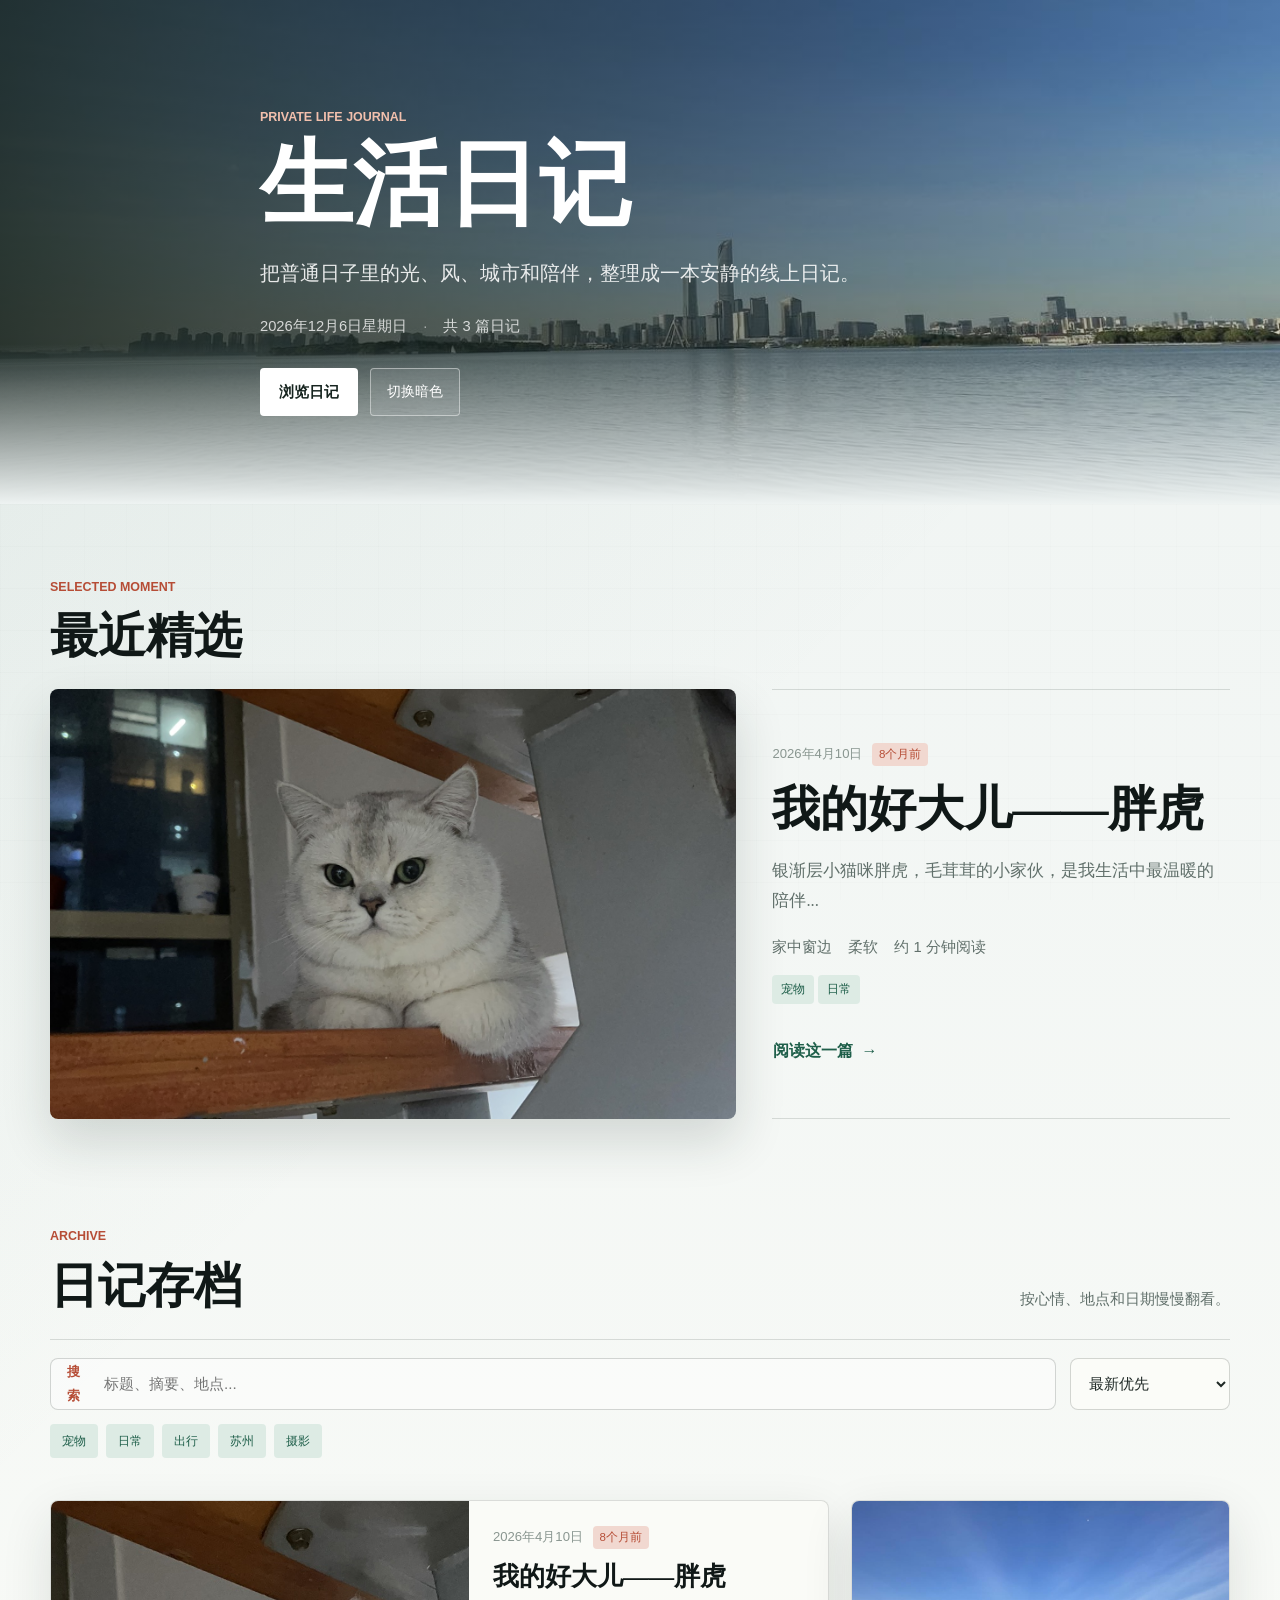
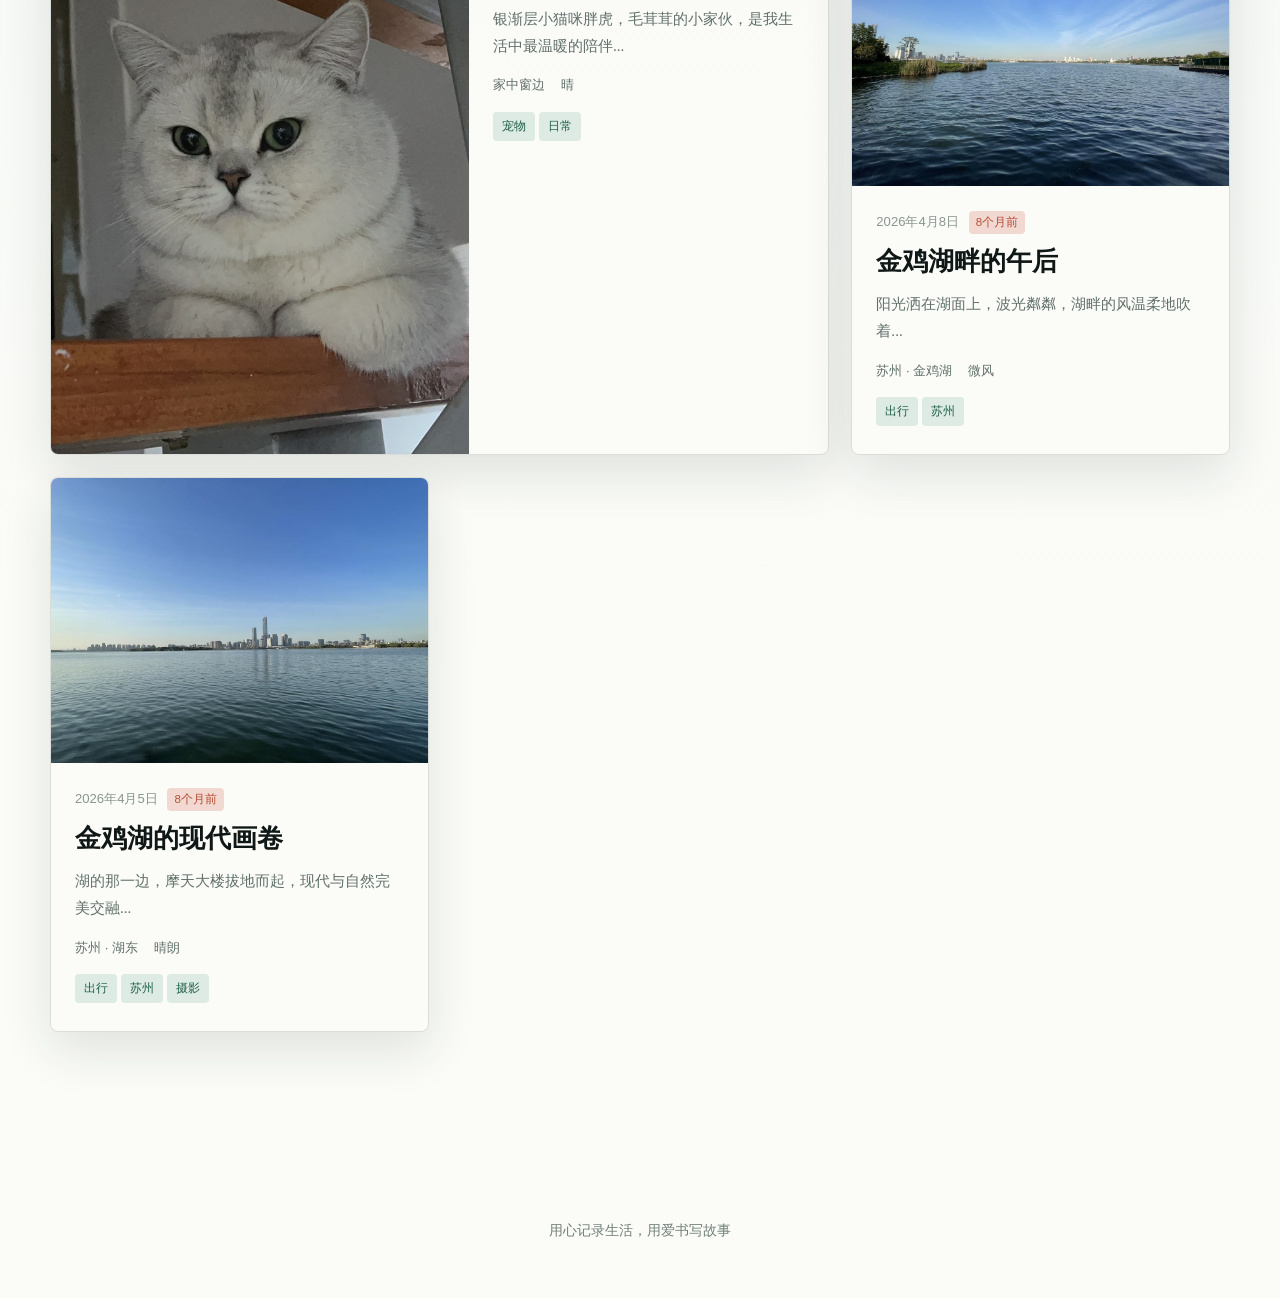
==== commit 4de0c7d9: "feat:提升日记站视觉体验" ====
--- a/index.html
+++ b/index.html
@@ -3,36 +3,70 @@
 <head>
     <meta charset="UTF-8">
     <meta name="viewport" content="width=device-width, initial-scale=1.0">
+    <meta name="description" content="生活日记，记录日常、出行、摄影与身边的温柔瞬间。">
+    <meta property="og:title" content="生活日记">
+    <meta property="og:description" content="把生活里的光、风、城市和陪伴整理成一本安静的线上日记。">
+    <meta property="og:type" content="website">
     <title>生活日记</title>
     <link rel="stylesheet" href="css/style.css">
 </head>
 <body>
-    <header>
-        <div class="container">
+    <header class="site-hero home-hero">
+        <div class="container hero-content">
+            <div class="hero-kicker">Private Life Journal</div>
             <h1>生活日记</h1>
-            <p>记录身边的美好瞬间</p>
-            <div class="header-meta">
+            <p>把普通日子里的光、风、城市和陪伴，整理成一本安静的线上日记。</p>
+            <div class="hero-meta">
                 <span id="todayDisplay"></span>
                 <span class="meta-sep">·</span>
                 <span id="diaryCount"></span>
             </div>
-            <button id="themeToggle" class="theme-toggle" type="button" aria-label="切换主题"></button>
+            <div class="hero-actions">
+                <a href="#diaryGrid" class="hero-link">浏览日记</a>
+                <button id="themeToggle" class="theme-toggle" type="button" aria-label="切换主题"></button>
+            </div>
         </div>
     </header>
 
-    <main class="container">
-        <div class="filter-bar">
-            <input type="text" id="searchInput" placeholder="搜索日记标题..." />
-            <select id="sortSelect" class="filter-select" aria-label="按日期排序">
-                <option value="desc">最新优先</option>
-                <option value="asc">最早优先</option>
-            </select>
-            <div class="tag-list" id="tagList"></div>
-        </div>
-        <div class="diary-grid" id="diaryGrid"></div>
-        <div class="load-more-wrap">
-            <button id="loadMoreBtn" class="load-more-btn" type="button">加载更多</button>
-        </div>
+    <main>
+        <section class="featured-section" aria-labelledby="featuredTitle">
+            <div class="container">
+                <div class="section-heading">
+                    <span>Selected Moment</span>
+                    <h2 id="featuredTitle">最近精选</h2>
+                </div>
+                <div class="featured-diary" id="featuredDiary"></div>
+            </div>
+        </section>
+
+        <section class="journal-section" aria-labelledby="journalTitle">
+            <div class="container">
+                <div class="section-heading section-heading-inline">
+                    <div>
+                        <span>Archive</span>
+                        <h2 id="journalTitle">日记存档</h2>
+                    </div>
+                    <p>按心情、地点和日期慢慢翻看。</p>
+                </div>
+
+                <div class="filter-bar">
+                    <label class="search-shell" for="searchInput">
+                        <span>搜索</span>
+                        <input type="text" id="searchInput" placeholder="标题、摘要、地点..." />
+                    </label>
+                    <select id="sortSelect" class="filter-select" aria-label="按日期排序">
+                        <option value="desc">最新优先</option>
+                        <option value="asc">最早优先</option>
+                    </select>
+                    <div class="tag-list" id="tagList"></div>
+                </div>
+
+                <div class="diary-grid" id="diaryGrid"></div>
+                <div class="load-more-wrap">
+                    <button id="loadMoreBtn" class="load-more-btn" type="button">加载更多</button>
+                </div>
+            </div>
+        </section>
     </main>
 
     <footer>
@@ -51,28 +85,66 @@
         let visibleCount = 0;
         const PAGE_SIZE = 6;
 
-        function renderDiaryCard(diary) {
-            const card = document.createElement('div');
-            card.className = 'diary-card';
-            card.onclick = () => window.location.href = `diary.html?id=${diary.id}`;
+        function renderSkeleton() {
+            const grid = document.getElementById('diaryGrid');
+            grid.innerHTML = Array(3).fill('<div class="diary-card skeleton-card"><div class="skeleton-cover skeleton-anim"></div><div class="diary-card-content"><div class="skeleton-line skeleton-anim" style="width:42%;height:12px;margin-bottom:14px"></div><div class="skeleton-line skeleton-anim" style="width:84%;height:24px;margin-bottom:16px"></div><div class="skeleton-line skeleton-anim" style="width:100%;height:12px"></div></div></div>').join('');
+            document.getElementById('featuredDiary').innerHTML = '<div class="featured-loading skeleton-anim"></div>';
+            document.getElementById('loadMoreBtn').style.display = 'none';
+        }
+
+        function renderFeaturedDiary(diary) {
+            const featured = document.getElementById('featuredDiary');
+            if (!diary) {
+                featured.innerHTML = '';
+                return;
+            }
+
+            const tagsHtml = (diary.tags || []).map(t => `<span class="tag">${escapeHTML(t)}</span>`).join('');
+            featured.innerHTML = `
+                <a class="featured-media" href="diary.html?id=${diary.id}" aria-label="阅读${escapeHTML(diary.title)}">
+                    <img src="${escapeAttribute(diary.cover)}" alt="${escapeAttribute(diary.title)}" loading="eager">
+                </a>
+                <div class="featured-copy">
+                    <div class="diary-card-date">${formatDate(diary.date)} <span class="relative-time">${getRelativeTime(diary.date)}</span></div>
+                    <h3>${escapeHTML(diary.title)}</h3>
+                    <p>${escapeHTML(diary.summary || '')}</p>
+                    <div class="meta-row">
+                        <span>${escapeHTML(diary.location || '生活现场')}</span>
+                        <span>${escapeHTML(diary.mood || '片刻')}</span>
+                        <span>约 ${estimateReadTime(diary.content)} 分钟阅读</span>
+                    </div>
+                    <div class="card-tags">${tagsHtml}</div>
+                    <a class="text-link" href="diary.html?id=${diary.id}">阅读这一篇</a>
+                </div>
+            `;
+        }
+
+        function renderDiaryCard(diary, index) {
+            const card = document.createElement('a');
+            card.className = `diary-card${index === 0 ? ' diary-card-large' : ''}`;
+            card.href = `diary.html?id=${diary.id}`;
 
             const coverHtml = diary.cover
-                ? `<img src="${diary.cover}" alt="${diary.title}" class="diary-card-cover" loading="lazy" onerror="this.outerHTML='<div class=placeholder-cover>暂无封面图片</div>'">`
+                ? `<img src="${escapeAttribute(diary.cover)}" alt="${escapeAttribute(diary.title)}" class="diary-card-cover" loading="lazy" onerror="this.outerHTML='<div class=placeholder-cover>暂无封面图片</div>'">`
                 : `<div class="placeholder-cover">暂无封面图片</div>`;
 
             const tagsHtml = (diary.tags || []).map(t =>
-                `<span class="tag">${t}</span>`
+                `<span class="tag">${escapeHTML(t)}</span>`
             ).join('');
 
             card.innerHTML = `
-                ${coverHtml}
+                <div class="card-media">${coverHtml}</div>
                 <div class="diary-card-content">
                     <div class="diary-card-date">
                         ${formatDate(diary.date)}
                         <span class="relative-time">${getRelativeTime(diary.date)}</span>
                     </div>
-                    <h2 class="diary-card-title">${diary.title}</h2>
-                    <p class="diary-card-summary">${diary.summary}</p>
+                    <h2 class="diary-card-title">${escapeHTML(diary.title)}</h2>
+                    <p class="diary-card-summary">${escapeHTML(diary.summary || '')}</p>
+                    <div class="meta-row compact">
+                        <span>${escapeHTML(diary.location || '生活现场')}</span>
+                        <span>${escapeHTML(diary.weather || '晴朗')}</span>
+                    </div>
                     <div class="card-tags">${tagsHtml}</div>
                 </div>
             `;
@@ -98,7 +170,7 @@
                 return;
             }
             const visibleDiaries = diaries.slice(0, visibleCount);
-            visibleDiaries.forEach(d => grid.appendChild(renderDiaryCard(d)));
+            visibleDiaries.forEach((d, index) => grid.appendChild(renderDiaryCard(d, index)));
             updateLoadMore(diaries.length);
         }
 
@@ -110,7 +182,8 @@
             const keyword = document.getElementById('searchInput').value.trim().toLowerCase();
             const result = allDiaries.filter(d => {
                 const matchTag = !activeTag || (d.tags || []).includes(activeTag);
-                const matchSearch = !keyword || d.title.toLowerCase().includes(keyword);
+                const searchable = [d.title, d.summary, d.location, d.mood, ...(d.tags || [])].join(' ').toLowerCase();
+                const matchSearch = !keyword || searchable.includes(keyword);
                 return matchTag && matchSearch;
             });
             filteredDiaries = sortDiariesByDate(result);
@@ -125,6 +198,7 @@
             tags.forEach(tag => {
                 const btn = document.createElement('button');
                 btn.className = 'tag-btn';
+                btn.type = 'button';
                 btn.textContent = tag;
                 btn.onclick = () => {
                     activeTag = activeTag === tag ? null : tag;
@@ -140,23 +214,31 @@
             initTheme();
             bindThemeToggle();
             initBackToTop();
-            await loadDiariesData();
-            allDiaries = getAllDiaries();
-            document.getElementById('todayDisplay').textContent = getTodayStr();
-            document.getElementById('diaryCount').textContent = `共 ${allDiaries.length} 篇日记`;
-            renderTagList(allDiaries);
-            visibleCount = PAGE_SIZE;
-            filteredDiaries = sortDiariesByDate(allDiaries);
-            renderGrid(filteredDiaries);
-            document.getElementById('searchInput').addEventListener('input', () => applyFilter(true));
-            document.getElementById('sortSelect').addEventListener('change', (event) => {
-                sortOrder = event.target.value;
-                applyFilter(true);
-            });
-            document.getElementById('loadMoreBtn').addEventListener('click', () => {
-                visibleCount += PAGE_SIZE;
+            renderSkeleton();
+
+            try {
+                await loadDiariesData();
+                allDiaries = getAllDiaries();
+                document.getElementById('todayDisplay').textContent = getTodayStr();
+                document.getElementById('diaryCount').textContent = `共 ${allDiaries.length} 篇日记`;
+                renderFeaturedDiary(getFeaturedDiary(allDiaries));
+                renderTagList(allDiaries);
+                visibleCount = PAGE_SIZE;
+                filteredDiaries = sortDiariesByDate(allDiaries);
                 renderGrid(filteredDiaries);
-            });
+                document.getElementById('searchInput').addEventListener('input', () => applyFilter(true));
+                document.getElementById('sortSelect').addEventListener('change', (event) => {
+                    sortOrder = event.target.value;
+                    applyFilter(true);
+                });
+                document.getElementById('loadMoreBtn').addEventListener('click', () => {
+                    visibleCount += PAGE_SIZE;
+                    renderGrid(filteredDiaries);
+                });
+            } catch (error) {
+                document.getElementById('featuredDiary').innerHTML = '';
+                document.getElementById('diaryGrid').innerHTML = '<p class="no-result">日记暂时加载失败，请稍后再试。</p>';
+            }
         }
 
         init();
--- a/css/style.css
+++ b/css/style.css
@@ -1,45 +1,48 @@
 :root {
-    --bg-color: #faf8f5;
-    --surface-color: #ffffff;
-    --surface-muted: #f8f8f8;
-    --text-color: #333333;
-    --heading-color: #2c2c2c;
-    --text-muted: #666666;
-    --subtle-text: #999999;
-    --footer-color: #999999;
-    --primary: #667eea;
-    --primary-strong: #5a6fd6;
-    --primary-gradient: linear-gradient(135deg, #667eea 0%, #764ba2 100%);
-    --tag-bg: #f0eeff;
-    --tag-text: #667eea;
-    --input-border: #e0e0e0;
-    --tag-btn-border: #dddddd;
-    --shadow-card: 0 4px 20px rgba(0, 0, 0, 0.08);
-    --shadow-card-hover: 0 12px 40px rgba(0, 0, 0, 0.15);
-    --shadow-image: 0 2px 12px rgba(0, 0, 0, 0.1);
-    --toc-bg: #f7f6fd;
+    --bg-color: #eef3f2;
+    --surface-color: #fbfcf8;
+    --surface-muted: #e6ece7;
+    --text-color: #1f2926;
+    --heading-color: #101817;
+    --text-muted: #61706b;
+    --subtle-text: #899690;
+    --footer-color: #71807a;
+    --primary: #1f5f4a;
+    --primary-strong: #153f34;
+    --accent: #b64d36;
+    --accent-soft: #f1d8d0;
+    --line: rgba(22, 36, 32, 0.14);
+    --tag-bg: #ddebe4;
+    --tag-text: #1f5f4a;
+    --input-border: rgba(22, 36, 32, 0.18);
+    --shadow-card: 0 18px 50px rgba(23, 42, 37, 0.12);
+    --shadow-card-hover: 0 28px 70px rgba(23, 42, 37, 0.18);
+    --shadow-image: 0 22px 50px rgba(23, 42, 37, 0.16);
+    --toc-bg: #e5ece8;
+    --hero-image: url('../images/spring-03.jpg');
 }
 
 body.dark-mode {
-    --bg-color: #171a22;
-    --surface-color: #222734;
-    --surface-muted: #2a3040;
-    --text-color: #e8ebf3;
-    --heading-color: #f4f6fd;
-    --text-muted: #c6cedf;
-    --subtle-text: #a8b2c7;
-    --footer-color: #8f9ab3;
-    --primary: #8fa3ff;
-    --primary-strong: #788ef0;
-    --primary-gradient: linear-gradient(135deg, #3f4f8d 0%, #554172 100%);
-    --tag-bg: #2e3450;
-    --tag-text: #b9c7ff;
-    --input-border: #4b5570;
-    --tag-btn-border: #4b5570;
-    --shadow-card: 0 8px 24px rgba(0, 0, 0, 0.4);
-    --shadow-card-hover: 0 16px 40px rgba(0, 0, 0, 0.45);
-    --shadow-image: 0 4px 16px rgba(0, 0, 0, 0.35);
-    --toc-bg: #262d3d;
+    --bg-color: #151815;
+    --surface-color: #20251f;
+    --surface-muted: #2a3029;
+    --text-color: #e6eadf;
+    --heading-color: #fbfff5;
+    --text-muted: #bac4b5;
+    --subtle-text: #94a193;
+    --footer-color: #89958a;
+    --primary: #9bbf9a;
+    --primary-strong: #c8ddba;
+    --accent: #e58b6f;
+    --accent-soft: #4a2d27;
+    --line: rgba(236, 244, 226, 0.14);
+    --tag-bg: #2d3a31;
+    --tag-text: #c8ddba;
+    --input-border: rgba(236, 244, 226, 0.18);
+    --shadow-card: 0 22px 60px rgba(0, 0, 0, 0.42);
+    --shadow-card-hover: 0 30px 78px rgba(0, 0, 0, 0.5);
+    --shadow-image: 0 24px 58px rgba(0, 0, 0, 0.4);
+    --toc-bg: #252d26;
 }
 
 * {
@@ -53,155 +56,447 @@
 }
 
 body {
-    font-family: 'Segoe UI', 'PingFang SC', 'Microsoft YaHei', sans-serif;
-    background-color: var(--bg-color);
+    min-height: 100vh;
+    background:
+        linear-gradient(135deg, rgba(31, 95, 74, 0.08), transparent 36%),
+        linear-gradient(180deg, var(--bg-color), var(--surface-color) 78%);
     color: var(--text-color);
+    font-family: "Noto Serif SC", "Source Han Serif SC", "Songti SC", "Microsoft YaHei", serif;
     line-height: 1.8;
     transition: background-color 0.25s ease, color 0.25s ease;
 }
 
+body::before {
+    content: "";
+    position: fixed;
+    inset: 0;
+    pointer-events: none;
+    z-index: -1;
+    opacity: 0.28;
+    background-image:
+        linear-gradient(rgba(31, 41, 38, 0.05) 1px, transparent 1px),
+        linear-gradient(90deg, rgba(31, 41, 38, 0.04) 1px, transparent 1px);
+    background-size: 42px 42px;
+}
+
+a {
+    color: inherit;
+}
+
+button,
+input,
+select {
+    font: inherit;
+}
+
 .container {
-    max-width: 1200px;
+    width: min(1180px, calc(100% - 40px));
     margin: 0 auto;
-    padding: 0 20px;
-}
-
-header {
-    background: var(--primary-gradient);
-    color: white;
-    padding: 60px 0;
-    text-align: center;
-}
-
-header h1 {
-    font-size: 2.5rem;
-    font-weight: 300;
-    letter-spacing: 4px;
-    margin-bottom: 10px;
-}
-
-header p {
-    font-size: 1rem;
-    opacity: 0.9;
-}
-
-.header-meta {
-    margin-top: 14px;
-    font-size: 0.9rem;
-    opacity: 0.85;
-}
-
-.meta-sep {
-    margin: 0 8px;
-}
-
-.theme-toggle {
-    margin-top: 16px;
-    border: 1px solid rgba(255, 255, 255, 0.4);
-    border-radius: 999px;
-    background: rgba(255, 255, 255, 0.14);
-    color: white;
-    font-size: 0.85rem;
-    padding: 8px 16px;
-    cursor: pointer;
-    transition: background 0.2s ease, border-color 0.2s ease;
-}
-
-.theme-toggle:hover {
-    background: rgba(255, 255, 255, 0.24);
-    border-color: rgba(255, 255, 255, 0.55);
-}
-
-.filter-bar {
-    padding: 30px 0 0;
+}
+
+.site-hero {
+    min-height: clamp(420px, 56vh, 620px);
+    color: #ffffff;
+    position: relative;
+    display: flex;
+    align-items: flex-end;
+    overflow: hidden;
+    isolation: isolate;
+    background-image:
+        linear-gradient(90deg, rgba(13, 25, 21, 0.86) 0%, rgba(13, 25, 21, 0.55) 48%, rgba(13, 25, 21, 0.18) 100%),
+        var(--hero-image);
+    background-size: cover;
+    background-position: center;
+}
+
+.site-hero::after {
+    content: "";
+    position: absolute;
+    inset: auto 0 0;
+    height: 160px;
+    background: linear-gradient(180deg, transparent, var(--bg-color));
+    z-index: 0;
+}
+
+.home-hero {
+    --hero-image: url('../images/spring-03.jpg');
+}
+
+.detail-hero {
+    min-height: clamp(460px, 62vh, 700px);
+}
+
+.hero-content {
+    position: relative;
+    z-index: 1;
+    padding: 84px 0 88px;
+    max-width: 760px;
+}
+
+.detail-hero-content {
+    padding-top: 64px;
+}
+
+.hero-kicker,
+.section-heading span {
+    display: block;
+    color: var(--accent);
+    font-family: "Segoe UI", "PingFang SC", sans-serif;
+    font-size: 0.78rem;
+    font-weight: 700;
+    letter-spacing: 0;
+    text-transform: uppercase;
+    margin-bottom: 12px;
+}
+
+.site-hero .hero-kicker,
+.site-hero .section-heading span {
+    color: #f2c0ad;
+}
+
+.site-hero h1 {
+    color: #ffffff;
+    font-size: 5.8rem;
+    line-height: 0.98;
+    font-weight: 600;
+    margin-bottom: 24px;
+}
+
+.detail-hero h1 {
+    max-width: 860px;
+    font-size: 4.8rem;
+}
+
+.site-hero p {
+    max-width: 620px;
+    color: rgba(255, 255, 255, 0.88);
+    font-size: 1.25rem;
+}
+
+.hero-meta,
+.meta-row {
     display: flex;
     flex-wrap: wrap;
+    gap: 10px 16px;
+    align-items: center;
+    color: rgba(255, 255, 255, 0.78);
+    font-family: "Segoe UI", "PingFang SC", sans-serif;
+    font-size: 0.92rem;
+    margin-top: 22px;
+}
+
+.meta-row {
+    color: var(--text-muted);
+    margin-top: 18px;
+}
+
+.meta-row.compact {
+    font-size: 0.82rem;
+    margin-top: 14px;
+}
+
+.meta-sep {
+    opacity: 0.65;
+}
+
+.hero-actions {
+    display: flex;
     gap: 12px;
     align-items: center;
-}
-
-.filter-bar input {
-    flex: 1;
-    min-width: 200px;
+    margin-top: 28px;
+}
+
+.hero-link,
+.text-link,
+.load-more-btn,
+.theme-toggle,
+.back-btn {
+    display: inline-flex;
+    align-items: center;
+    justify-content: center;
+    border: 1px solid transparent;
+    border-radius: 4px;
+    text-decoration: none;
+    cursor: pointer;
+    transition: transform 0.2s ease, background 0.2s ease, border-color 0.2s ease, color 0.2s ease;
+}
+
+.hero-link {
+    min-height: 42px;
+    padding: 10px 18px;
+    background: #ffffff;
+    color: #16241f;
+    font-family: "Segoe UI", "PingFang SC", sans-serif;
+    font-size: 0.92rem;
+    font-weight: 700;
+}
+
+.theme-toggle {
+    min-height: 42px;
     padding: 10px 16px;
+    border-color: rgba(255, 255, 255, 0.44);
+    background: rgba(255, 255, 255, 0.1);
+    color: #ffffff;
+    font-family: "Segoe UI", "PingFang SC", sans-serif;
+    font-size: 0.9rem;
+}
+
+.hero-link:hover,
+.theme-toggle:hover,
+.load-more-btn:hover,
+.back-btn:hover,
+.text-link:hover {
+    transform: translateY(-2px);
+}
+
+.featured-section,
+.journal-section {
+    padding: 72px 0;
+}
+
+.journal-section {
+    padding-top: 34px;
+}
+
+.section-heading {
+    margin-bottom: 26px;
+}
+
+.section-heading h2 {
+    color: var(--heading-color);
+    font-size: 3rem;
+    line-height: 1.1;
+}
+
+.section-heading p {
+    max-width: 360px;
+    color: var(--text-muted);
+    font-family: "Segoe UI", "PingFang SC", sans-serif;
+    font-size: 0.95rem;
+}
+
+.section-heading-inline {
+    display: flex;
+    justify-content: space-between;
+    gap: 24px;
+    align-items: flex-end;
+}
+
+.featured-diary {
+    display: grid;
+    grid-template-columns: minmax(0, 1.2fr) minmax(320px, 0.8fr);
+    gap: 36px;
+    align-items: stretch;
+}
+
+.featured-media {
+    display: block;
+    min-height: 430px;
+    overflow: hidden;
+    border-radius: 8px;
+    box-shadow: var(--shadow-image);
+}
+
+.featured-media img,
+.diary-card-cover,
+.diary-content img {
+    width: 100%;
+    height: 100%;
+    object-fit: cover;
+    display: block;
+}
+
+.featured-copy {
+    display: flex;
+    flex-direction: column;
+    justify-content: center;
+    padding: 34px 0;
+    border-top: 1px solid var(--line);
+    border-bottom: 1px solid var(--line);
+}
+
+.featured-copy h3 {
+    color: var(--heading-color);
+    font-size: 3rem;
+    line-height: 1.12;
+    margin-top: 16px;
+}
+
+.featured-copy p {
+    color: var(--text-muted);
+    margin-top: 20px;
+    font-size: 1.04rem;
+}
+
+.text-link {
+    align-self: flex-start;
+    margin-top: 28px;
+    color: var(--primary);
+    font-family: "Segoe UI", "PingFang SC", sans-serif;
+    font-weight: 700;
+}
+
+.text-link::after {
+    content: "→";
+    margin-left: 8px;
+}
+
+.featured-loading {
+    min-height: 420px;
+    border-radius: 8px;
+}
+
+.filter-bar {
+    display: grid;
+    grid-template-columns: minmax(260px, 1fr) 160px;
+    gap: 14px;
+    align-items: center;
+    margin-top: 26px;
+    padding: 18px 0 6px;
+    border-top: 1px solid var(--line);
+}
+
+.search-shell {
+    display: flex;
+    align-items: center;
+    gap: 12px;
+    min-height: 52px;
+    padding: 0 16px;
     border: 1px solid var(--input-border);
-    border-radius: 25px;
+    border-radius: 8px;
+    background: rgba(255, 255, 255, 0.42);
+}
+
+body.dark-mode .search-shell {
+    background: rgba(255, 255, 255, 0.04);
+}
+
+.search-shell span {
+    color: var(--accent);
+    font-family: "Segoe UI", "PingFang SC", sans-serif;
+    font-size: 0.82rem;
+    font-weight: 700;
+}
+
+.search-shell input {
+    width: 100%;
+    border: 0;
+    outline: none;
+    background: transparent;
+    color: var(--text-color);
+    font-family: "Segoe UI", "PingFang SC", sans-serif;
     font-size: 0.95rem;
-    outline: none;
-    background: var(--surface-color);
-    color: var(--text-color);
-}
-
-.filter-bar input:focus {
-    border-color: var(--primary);
 }
 
 .filter-select {
-    min-width: 140px;
-    padding: 10px 14px;
+    min-height: 52px;
+    padding: 0 14px;
     border: 1px solid var(--input-border);
-    border-radius: 25px;
-    font-size: 0.92rem;
+    border-radius: 8px;
     outline: none;
     background: var(--surface-color);
     color: var(--text-color);
     cursor: pointer;
-}
-
+    font-family: "Segoe UI", "PingFang SC", sans-serif;
+    font-size: 0.92rem;
+}
+
+.search-shell:focus-within,
 .filter-select:focus {
     border-color: var(--primary);
 }
 
 .tag-list {
+    grid-column: 1 / -1;
     display: flex;
     flex-wrap: wrap;
     gap: 8px;
 }
 
+.tag-btn,
+.tag {
+    border-radius: 4px;
+    background: var(--tag-bg);
+    color: var(--tag-text);
+    font-family: "Segoe UI", "PingFang SC", sans-serif;
+    font-size: 0.78rem;
+}
+
 .tag-btn {
-    padding: 6px 14px;
-    border: 1px solid var(--tag-btn-border);
-    border-radius: 20px;
-    background: var(--surface-color);
-    font-size: 0.85rem;
+    min-height: 32px;
+    padding: 5px 11px;
+    border: 1px solid transparent;
     cursor: pointer;
-    transition: all 0.2s;
-    color: var(--text-muted);
+    transition: background 0.2s ease, color 0.2s ease, border-color 0.2s ease;
 }
 
 .tag-btn:hover,
 .tag-btn.active {
     background: var(--primary);
     border-color: var(--primary);
-    color: white;
+    color: var(--surface-color);
+}
+
+.tag {
+    display: inline-flex;
+    align-items: center;
+    min-height: 26px;
+    padding: 3px 9px;
+    margin: 0 4px 4px 0;
 }
 
 .diary-grid {
     display: grid;
-    grid-template-columns: repeat(auto-fill, minmax(320px, 1fr));
-    gap: 30px;
-    padding: 50px 0 30px;
+    grid-template-columns: repeat(3, minmax(0, 1fr));
+    gap: 22px;
+    padding: 36px 0 30px;
 }
 
 .diary-card {
-    background: var(--surface-color);
-    border-radius: 16px;
+    min-height: 100%;
     overflow: hidden;
+    border: 1px solid var(--line);
+    border-radius: 8px;
+    background: rgba(251, 252, 248, 0.78);
     box-shadow: var(--shadow-card);
-    transition: transform 0.3s, box-shadow 0.3s;
-    cursor: pointer;
+    color: inherit;
+    text-decoration: none;
+    transition: transform 0.28s ease, box-shadow 0.28s ease, border-color 0.28s ease;
+}
+
+body.dark-mode .diary-card {
+    background: rgba(32, 37, 31, 0.86);
 }
 
 .diary-card:hover {
     transform: translateY(-8px);
+    border-color: rgba(31, 95, 74, 0.42);
     box-shadow: var(--shadow-card-hover);
 }
 
+.card-media {
+    aspect-ratio: 1.32;
+    overflow: hidden;
+    background: var(--surface-muted);
+}
+
 .diary-card-cover {
-    width: 100%;
-    height: 220px;
-    object-fit: cover;
-    background: linear-gradient(135deg, #e8e8e8 0%, #f5f5f5 100%);
+    transition: transform 0.5s ease;
+}
+
+.diary-card:hover .diary-card-cover {
+    transform: scale(1.05);
+}
+
+.diary-card-large {
+    grid-column: span 2;
+    display: grid;
+    grid-template-columns: 1fr 0.86fr;
+}
+
+.diary-card-large .card-media {
+    aspect-ratio: auto;
+    min-height: 100%;
 }
 
 .diary-card-content {
@@ -209,157 +504,153 @@
 }
 
 .diary-card-date {
-    font-size: 0.85rem;
     color: var(--subtle-text);
-    margin-bottom: 8px;
+    font-family: "Segoe UI", "PingFang SC", sans-serif;
+    font-size: 0.82rem;
 }
 
 .relative-time {
-    display: inline-block;
-    background: var(--tag-bg);
-    color: var(--tag-text);
-    font-size: 0.75rem;
-    padding: 1px 8px;
-    border-radius: 10px;
+    display: inline-flex;
+    align-items: center;
+    min-height: 22px;
     margin-left: 6px;
-    vertical-align: middle;
+    padding: 1px 7px;
+    border-radius: 4px;
+    background: var(--accent-soft);
+    color: var(--accent);
+    font-size: 0.72rem;
 }
 
 .diary-card-title {
-    font-size: 1.4rem;
-    margin-bottom: 12px;
     color: var(--heading-color);
+    font-size: 1.6rem;
+    line-height: 1.25;
+    margin-top: 12px;
 }
 
 .diary-card-summary {
+    color: var(--text-muted);
     font-size: 0.95rem;
-    color: var(--text-muted);
+    margin-top: 12px;
     display: -webkit-box;
-    -webkit-line-clamp: 2;
+    -webkit-line-clamp: 3;
     -webkit-box-orient: vertical;
     overflow: hidden;
 }
 
-.tag {
-    display: inline-block;
-    background: var(--tag-bg);
-    color: var(--tag-text);
-    font-size: 0.78rem;
-    padding: 2px 10px;
-    border-radius: 10px;
-    margin-right: 4px;
-}
-
 .card-tags {
-    margin-top: 10px;
+    margin-top: 14px;
 }
 
 .load-more-wrap {
-    padding-bottom: 50px;
+    padding-bottom: 42px;
     text-align: center;
 }
 
 .load-more-btn {
-    border: 0;
-    border-radius: 999px;
+    min-width: 160px;
+    min-height: 44px;
+    padding: 10px 18px;
+    border-color: var(--primary);
     background: var(--primary);
-    color: white;
-    min-width: 150px;
-    padding: 10px 20px;
+    color: var(--surface-color);
+    font-family: "Segoe UI", "PingFang SC", sans-serif;
     font-size: 0.9rem;
-    cursor: pointer;
-    transition: background 0.2s ease, transform 0.2s ease;
+    font-weight: 700;
 }
 
 .load-more-btn:hover {
     background: var(--primary-strong);
-    transform: translateY(-1px);
-}
-
-.load-more-btn:active {
-    transform: translateY(0);
+    border-color: var(--primary-strong);
 }
 
 .diary-detail {
-    max-width: 800px;
-    margin: 0 auto;
-    padding: 40px 20px;
-}
-
-.diary-detail-header {
-    text-align: center;
-    margin-bottom: 30px;
-}
-
-.diary-detail-date {
-    font-size: 0.9rem;
-    color: var(--subtle-text);
-    margin-bottom: 10px;
-}
-
-.diary-detail-meta {
+    display: grid;
+    grid-template-columns: 220px minmax(0, 760px);
+    gap: 34px;
+    align-items: start;
+    padding: 64px 0 44px;
+}
+
+.detail-theme-toggle {
+    margin-top: 24px;
+}
+
+.back-btn {
+    width: fit-content;
+    min-height: 38px;
+    margin-bottom: 26px;
+    padding: 8px 13px;
+    border-color: rgba(255, 255, 255, 0.4);
+    background: rgba(255, 255, 255, 0.12);
+    color: #ffffff;
+    font-family: "Segoe UI", "PingFang SC", sans-serif;
     font-size: 0.88rem;
-    color: var(--subtle-text);
+}
+
+.reading-progress {
+    position: fixed;
+    top: 0;
+    left: 0;
+    z-index: 1001;
+    width: 0;
+    height: 3px;
+    background: var(--accent);
+}
+
+.diary-toc {
+    position: sticky;
+    top: 24px;
+    border-left: 2px solid var(--accent);
+    background: transparent;
+    padding: 4px 0 4px 16px;
+}
+
+.diary-toc-title {
+    color: var(--heading-color);
+    font-family: "Segoe UI", "PingFang SC", sans-serif;
+    font-size: 0.78rem;
+    letter-spacing: 0;
+    text-transform: uppercase;
     margin-bottom: 12px;
-}
-
-.diary-detail-title {
-    font-size: 2.2rem;
-    margin-bottom: 20px;
-    color: var(--heading-color);
-}
-
-.back-btn {
-    display: inline-block;
-    padding: 10px 24px;
-    background: var(--primary);
-    color: white;
-    text-decoration: none;
-    border-radius: 25px;
-    font-size: 0.9rem;
-    transition: background 0.3s;
-}
-
-.back-btn:hover {
-    background: var(--primary-strong);
-}
-
-.diary-toc {
-    background: var(--toc-bg);
-    border-radius: 14px;
-    padding: 18px 18px 10px;
-    margin-bottom: 20px;
-}
-
-.diary-toc-title {
-    font-size: 1rem;
-    color: var(--heading-color);
-    margin-bottom: 10px;
 }
 
 .toc-link {
     display: block;
+    color: var(--text-muted);
+    text-decoration: none;
+    font-family: "Segoe UI", "PingFang SC", sans-serif;
+    font-size: 0.9rem;
+    line-height: 1.45;
+    margin: 10px 0;
+}
+
+.toc-link:hover {
     color: var(--primary);
-    text-decoration: none;
-    margin: 7px 0;
-    font-size: 0.95rem;
-}
-
-.toc-link:hover {
-    text-decoration: underline;
 }
 
 .diary-content {
+    grid-column: 2;
     background: var(--surface-color);
-    border-radius: 16px;
-    padding: 40px;
+    border: 1px solid var(--line);
+    border-radius: 8px;
+    padding: clamp(28px, 5vw, 58px);
     box-shadow: var(--shadow-card);
 }
 
 .diary-content p {
-    margin-bottom: 20px;
-    font-size: 1.1rem;
+    margin-bottom: 24px;
     color: var(--text-color);
+    font-size: 1.12rem;
+}
+
+.diary-content strong {
+    color: var(--primary-strong);
+}
+
+.diary-content em {
+    color: var(--accent);
+    font-style: normal;
 }
 
 .diary-content h2,
@@ -367,53 +658,68 @@
 .diary-text-block h2,
 .diary-text-block h3 {
     color: var(--heading-color);
-    line-height: 1.5;
+    line-height: 1.4;
 }
 
 .diary-content h2,
 .diary-text-block h2 {
-    font-size: 1.3rem;
-    margin: 26px 0 10px;
+    font-size: 1.85rem;
+    margin: 34px 0 14px;
 }
 
 .diary-content h3,
 .diary-text-block h3 {
-    font-size: 1.1rem;
-    margin: 20px 0 8px;
+    font-size: 1.2rem;
+    margin: 24px 0 10px;
+}
+
+.diary-content figure {
+    margin: 32px 0;
 }
 
 .diary-content img {
-    width: 100%;
-    border-radius: 12px;
-    margin: 20px 0;
+    max-height: 560px;
+    border-radius: 8px;
     box-shadow: var(--shadow-image);
 }
 
-.diary-content p + img {
-    margin-top: 25px;
-}
-
 .detail-nav {
-    margin-top: 20px;
+    grid-column: 2;
     display: grid;
     grid-template-columns: 1fr 1fr;
-    gap: 12px;
+    gap: 14px;
+    margin-top: 18px;
 }
 
 .sibling-link {
     display: block;
+    min-height: 96px;
+    padding: 18px;
+    border: 1px solid var(--line);
+    border-radius: 8px;
     background: var(--surface-color);
-    border: 1px solid var(--input-border);
-    border-radius: 12px;
-    padding: 10px 14px;
+    color: var(--text-color);
     text-decoration: none;
-    color: var(--text-color);
-    font-size: 0.9rem;
-    line-height: 1.6;
+    transition: transform 0.2s ease, border-color 0.2s ease;
 }
 
 .sibling-link:hover {
+    transform: translateY(-2px);
     border-color: var(--primary);
+}
+
+.sibling-link span {
+    display: block;
+    color: var(--subtle-text);
+    font-family: "Segoe UI", "PingFang SC", sans-serif;
+    font-size: 0.78rem;
+    margin-bottom: 8px;
+}
+
+.sibling-link strong {
+    color: var(--heading-color);
+    font-size: 1rem;
+    line-height: 1.45;
 }
 
 .sibling-link.next {
@@ -421,20 +727,21 @@
 }
 
 .sibling-link.disabled {
+    border-style: dashed;
     color: var(--subtle-text);
-    border-style: dashed;
 }
 
 .back-to-top {
     position: fixed;
     right: 22px;
     bottom: 24px;
+    z-index: 20;
     width: 44px;
     height: 44px;
-    border: 0;
-    border-radius: 50%;
-    background: var(--primary);
-    color: #ffffff;
+    border: 1px solid var(--line);
+    border-radius: 8px;
+    background: var(--surface-color);
+    color: var(--primary);
     font-size: 1.1rem;
     cursor: pointer;
     box-shadow: var(--shadow-card);
@@ -445,7 +752,8 @@
 }
 
 .back-to-top:hover {
-    background: var(--primary-strong);
+    background: var(--primary);
+    color: var(--surface-color);
 }
 
 .back-to-top.visible {
@@ -455,72 +763,206 @@
 }
 
 footer {
+    padding: 42px 0 54px;
+    color: var(--footer-color);
+    font-family: "Segoe UI", "PingFang SC", sans-serif;
+    font-size: 0.9rem;
     text-align: center;
-    padding: 40px 0;
-    color: var(--footer-color);
-    font-size: 0.9rem;
-}
-
-.placeholder-cover {
+}
+
+.placeholder-cover,
+.placeholder-img {
     width: 100%;
-    height: 220px;
-    background: linear-gradient(135deg, #e8e8e8 0%, #f5f5f5 100%);
+    background: linear-gradient(135deg, var(--surface-muted), var(--surface-color));
+    color: var(--subtle-text);
     display: flex;
     align-items: center;
     justify-content: center;
-    color: #cccccc;
+    font-family: "Segoe UI", "PingFang SC", sans-serif;
     font-size: 0.9rem;
 }
 
+.placeholder-cover {
+    height: 100%;
+    min-height: 220px;
+}
+
 .placeholder-img {
+    min-height: 360px;
+    border-radius: 8px;
+    margin: 24px 0;
+}
+
+.no-result {
+    grid-column: 1 / -1;
+    padding: 60px 0;
+    color: var(--subtle-text);
+    font-family: "Segoe UI", "PingFang SC", sans-serif;
+    text-align: center;
+}
+
+.skeleton-cover {
     width: 100%;
-    height: 400px;
-    background: linear-gradient(135deg, #e8e8e8 0%, #f5f5f5 100%);
-    border-radius: 12px;
-    margin: 20px 0;
-    display: flex;
+    height: 220px;
+}
+
+.skeleton-line {
+    border-radius: 4px;
+    background: var(--surface-muted);
+}
+
+.skeleton-anim {
+    background: linear-gradient(90deg, var(--surface-muted) 25%, rgba(255, 255, 255, 0.72) 50%, var(--surface-muted) 75%);
+    background-size: 200% 100%;
+    animation: shimmer 1.4s infinite;
+}
+
+body.dark-mode .skeleton-anim {
+    background: linear-gradient(90deg, #2a3029 25%, #343b33 50%, #2a3029 75%);
+    background-size: 200% 100%;
+}
+
+@keyframes shimmer {
+    0% { background-position: 200% 0; }
+    100% { background-position: -200% 0; }
+}
+
+#lightbox {
+    display: none;
+    position: fixed;
+    inset: 0;
+    z-index: 1000;
     align-items: center;
     justify-content: center;
-    color: #cccccc;
-    font-size: 0.9rem;
-}
-
-.no-result {
-    text-align: center;
-    color: var(--subtle-text);
-    padding: 60px 0;
-    grid-column: 1 / -1;
+    background: rgba(0, 0, 0, 0.88);
+    cursor: zoom-out;
+    opacity: 0;
+    transition: opacity 0.25s ease;
+}
+
+#lightbox.active {
+    opacity: 1;
+}
+
+#lightbox img {
+    max-width: 92vw;
+    max-height: 88vh;
+    border-radius: 8px;
+    box-shadow: 0 8px 40px rgba(0, 0, 0, 0.5);
+    object-fit: contain;
+}
+
+@media (max-width: 980px) {
+    .site-hero h1 {
+        font-size: 4.2rem;
+    }
+
+    .detail-hero h1 {
+        font-size: 3.7rem;
+    }
+
+    .featured-diary,
+    .diary-card-large,
+    .diary-detail {
+        grid-template-columns: 1fr;
+    }
+
+    .diary-card-large {
+        grid-column: auto;
+        display: block;
+    }
+
+    .diary-toc,
+    .diary-content,
+    .detail-nav {
+        grid-column: 1;
+    }
+
+    .diary-toc {
+        position: static;
+        border-left: 0;
+        border-top: 2px solid var(--accent);
+        padding: 16px 0 0;
+    }
 }
 
 @media (max-width: 768px) {
-    header {
-        padding: 40px 0;
-    }
-
-    header h1 {
-        font-size: 1.8rem;
-    }
-
-    .filter-select {
-        width: 100%;
+    .container {
+        width: min(100% - 28px, 1180px);
+    }
+
+    .site-hero {
+        min-height: 430px;
+    }
+
+    .hero-content {
+        padding: 64px 0 66px;
+    }
+
+    .site-hero h1,
+    .detail-hero h1 {
+        font-size: 3rem;
+        line-height: 1.04;
+    }
+
+    .site-hero p {
+        font-size: 1.05rem;
+    }
+
+    .section-heading h2,
+    .featured-copy h3 {
+        font-size: 2.1rem;
+    }
+
+    .diary-card-title {
+        font-size: 1.38rem;
+    }
+
+    .diary-content p {
+        font-size: 1rem;
+    }
+
+    .diary-content h2,
+    .diary-text-block h2 {
+        font-size: 1.45rem;
+    }
+
+    .hero-actions,
+    .section-heading-inline {
+        align-items: flex-start;
+        flex-direction: column;
+    }
+
+    .featured-section,
+    .journal-section {
+        padding: 44px 0;
+    }
+
+    .featured-media {
+        min-height: 280px;
+    }
+
+    .featured-copy {
+        padding: 22px 0;
+    }
+
+    .filter-bar {
+        grid-template-columns: 1fr;
     }
 
     .diary-grid {
         grid-template-columns: 1fr;
-        padding: 30px 0 20px;
-        gap: 20px;
-    }
-
-    .diary-detail-title {
-        font-size: 1.6rem;
+        gap: 18px;
+        padding-top: 26px;
+    }
+
+    .diary-detail {
+        padding: 40px 0 34px;
+        gap: 22px;
     }
 
     .diary-content {
-        padding: 25px;
-    }
-
-    .diary-content p {
-        font-size: 1rem;
+        padding: 24px;
     }
 
     .detail-nav {
